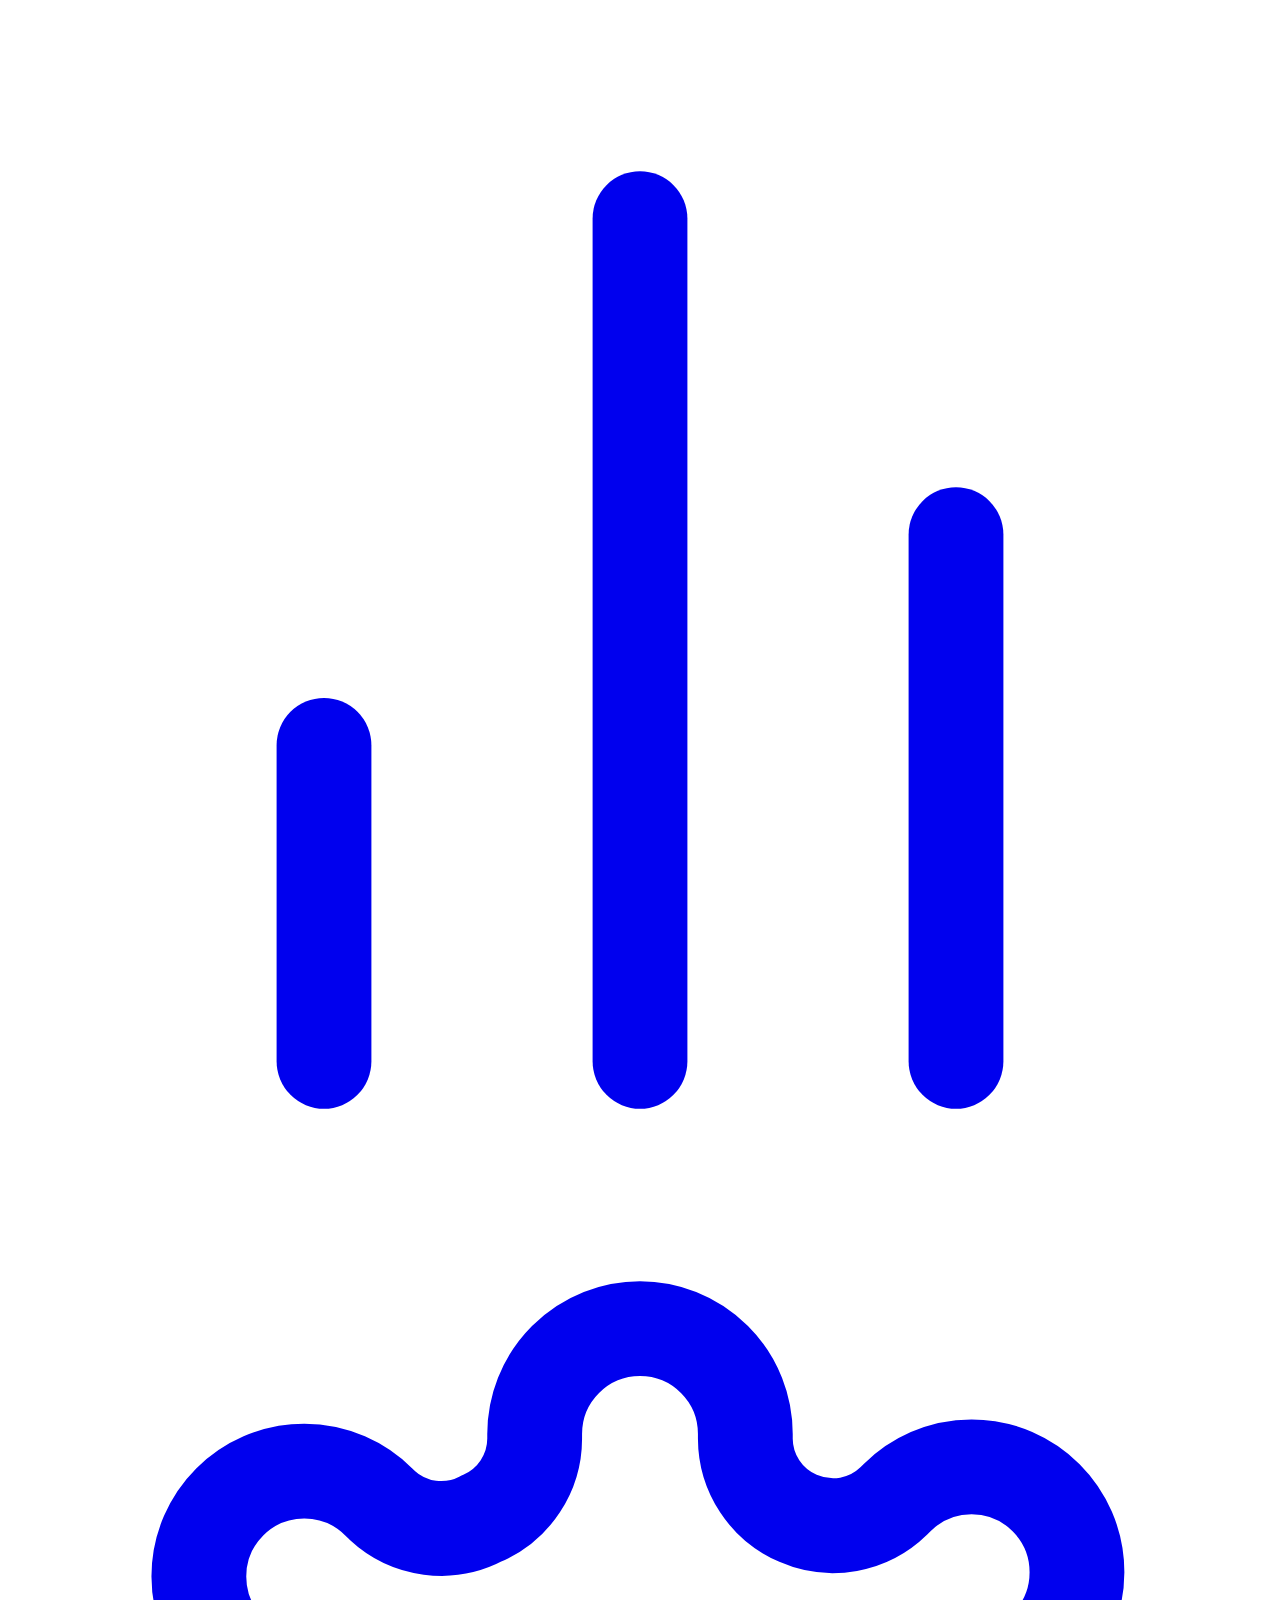
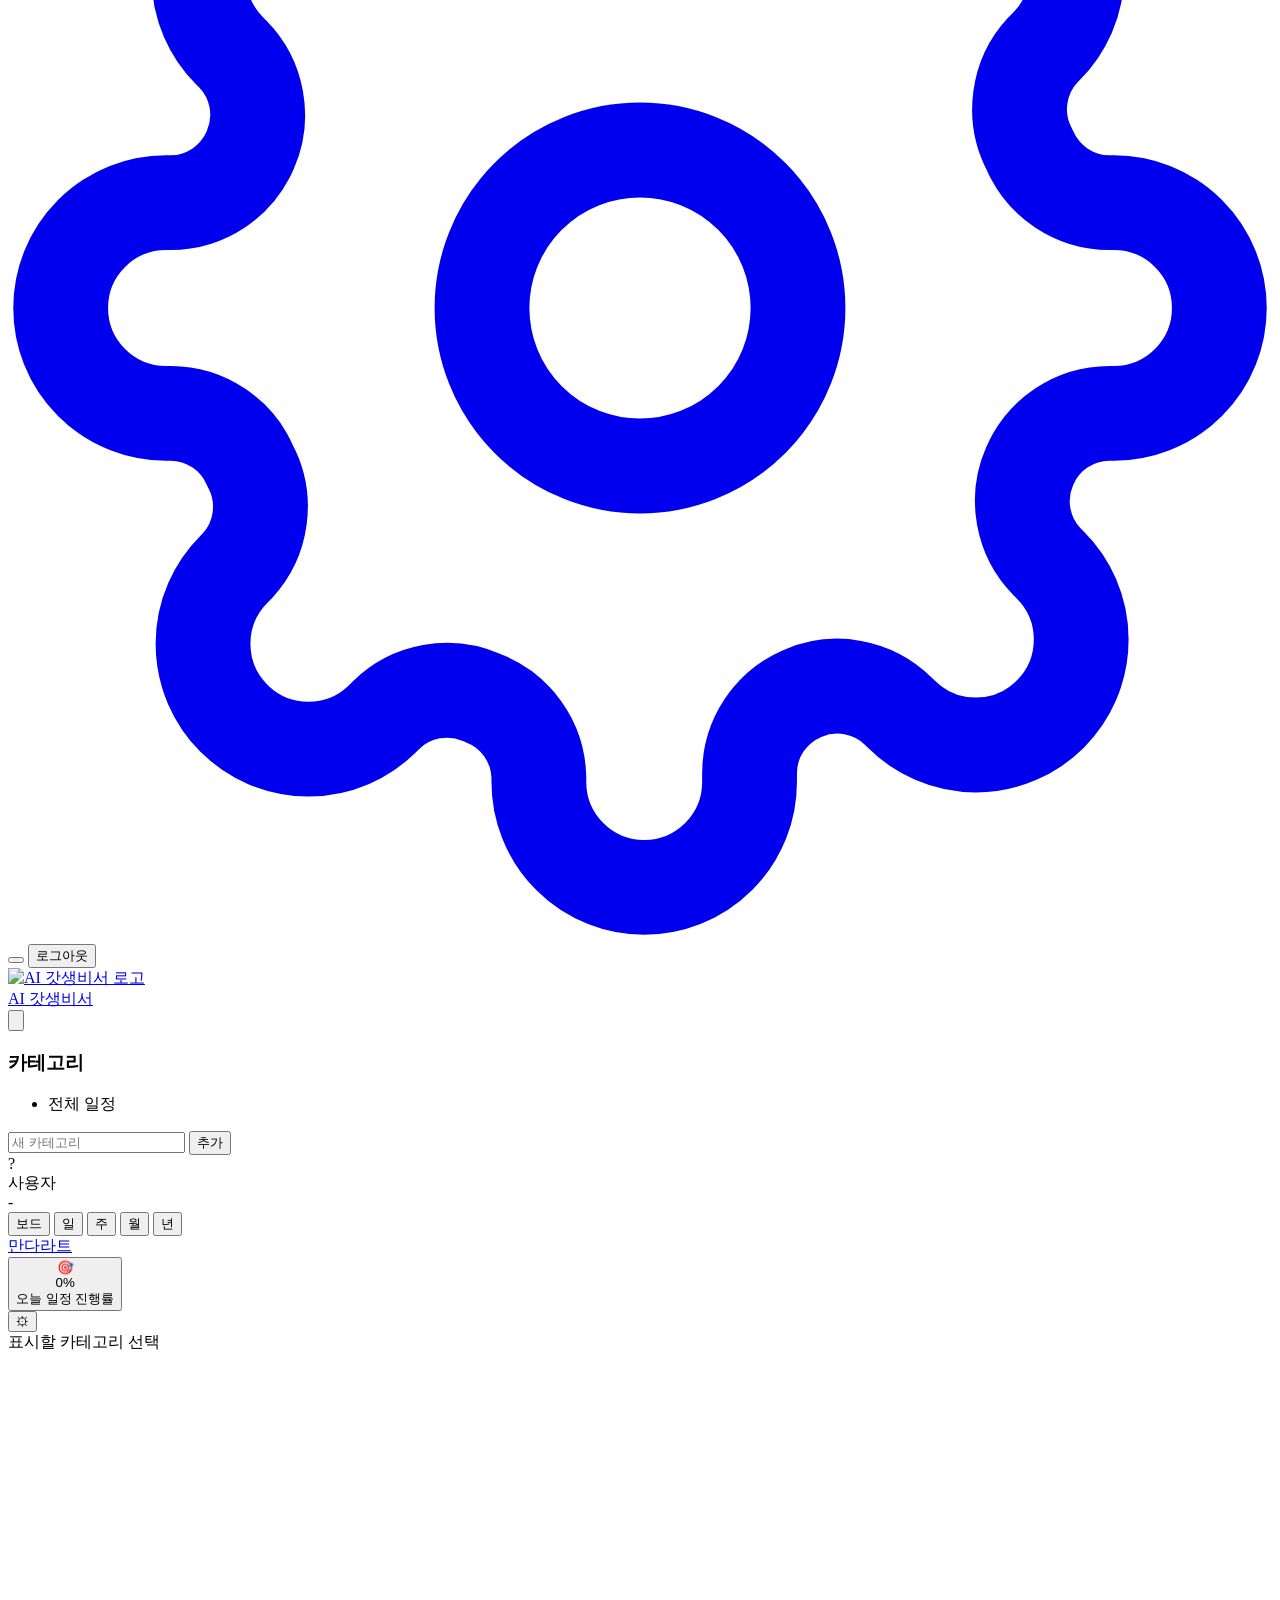
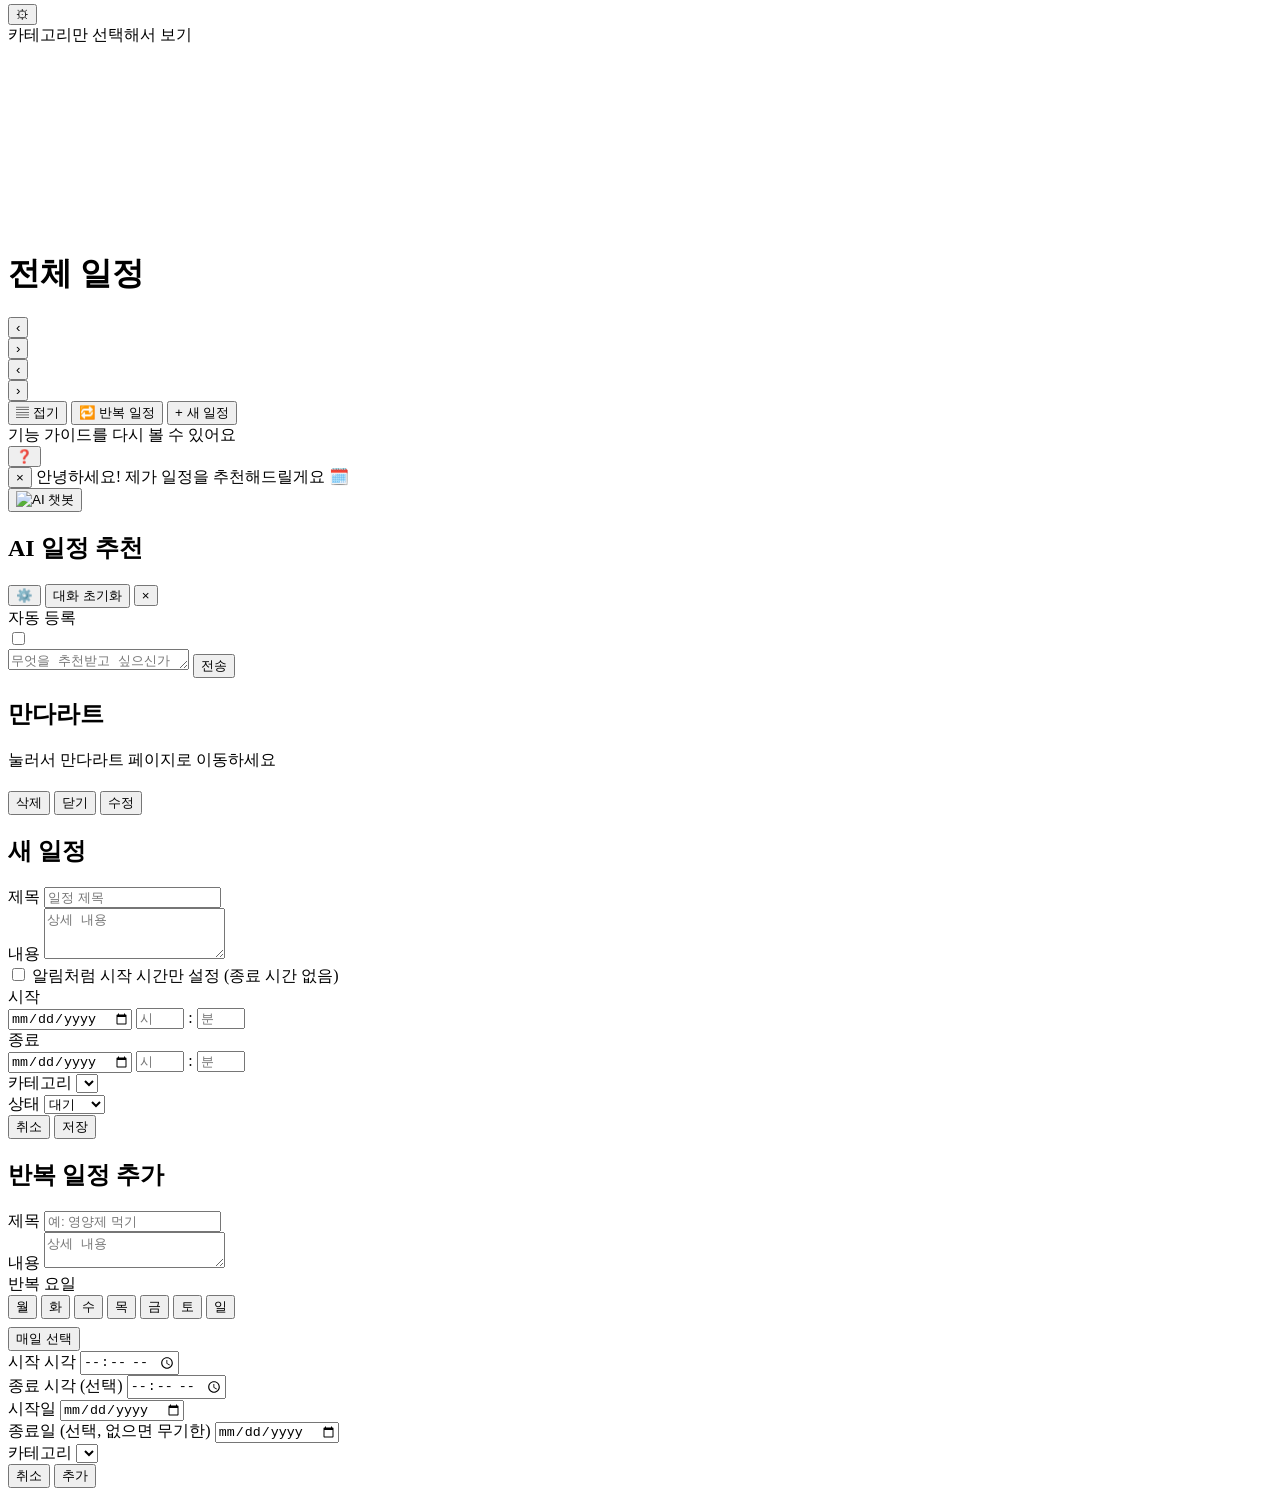
==== src/main/resources/static/dashboard.html @ f2f01f2e "[fix-48] 설정 토글의 "사용" 텍스트 라벨 제거 토글 스위치 모양 자체로 켜짐/꺼짐이 충분히 드러나므로 옆의 "사용" 텍스트를 없앴다. 라벨 텍스트가 사라져 접근성 이름이 " ====
<!doctype html>
<html lang="ko">
<head>
  <meta charset="UTF-8" />
  <meta name="viewport" content="width=device-width, initial-scale=1.0" />
  <title>대시보드 · Schedule Manager</title>
  <!-- 라이트로 한번 그려졌다가 다크로 바뀌는 깜빡임(FOUC)을 막으려고, CSS가 실제로 반영되기 전에
       저장된 테마를 동기적으로 먼저 심어둔다(js/theme.js는 </body> 직전에 로드돼 너무 늦다) -->
  <script>
    (function () {
      // theme.js의 currentUserThemeKey()와 반드시 같은 로직이어야 한다 - 계정별로 테마를 분리하기
      // 위해 로그인 계정(email/id)을 키에 넣는다(없으면 로그인 전 공용 anonymous 버킷)
      var key = "sm_theme_anonymous";
      try {
        var raw = localStorage.getItem("sm_current_user");
        var user = raw ? JSON.parse(raw) : null;
        var identifier = user && (user.email || user.id);
        if (identifier) key = "sm_theme_" + identifier;
      } catch (e) {}
      var t = localStorage.getItem(key);
      if (t === "dark" || t === "light") document.documentElement.setAttribute("data-theme", t);
    })();
  </script>
  <link rel="stylesheet" href="/css/style.css" />
</head>
<body>
  <div class="shell-page">
  <div class="quote-bar">
    <div id="quote-banner" class="quote-banner"></div>
    <a class="btn btn-ghost btn-sm quote-bar-icon-btn" id="report-link" href="/report" title="기간별 리포트" aria-label="기간별 리포트">
      <svg viewBox="0 0 24 24" fill="none" stroke="currentColor" stroke-width="1.8" stroke-linecap="round" stroke-linejoin="round">
        <line x1="18" y1="20" x2="18" y2="10"></line>
        <line x1="12" y1="20" x2="12" y2="4"></line>
        <line x1="6" y1="20" x2="6" y2="14"></line>
      </svg>
    </a>
    <a class="btn btn-ghost btn-sm quote-bar-icon-btn" id="settings-link" href="/settings" title="자동화 설정" aria-label="자동화 설정">
      <svg viewBox="0 0 24 24" fill="none" stroke="currentColor" stroke-width="1.8" stroke-linecap="round" stroke-linejoin="round">
        <circle cx="12" cy="12" r="3"></circle>
        <path d="M19.4 15a1.65 1.65 0 0 0 .33 1.82l.06.06a2 2 0 1 1-2.83 2.83l-.06-.06a1.65 1.65 0 0 0-1.82-.33 1.65 1.65 0 0 0-1 1.51V21a2 2 0 0 1-4 0v-.09A1.65 1.65 0 0 0 9 19.4a1.65 1.65 0 0 0-1.82.33l-.06.06a2 2 0 1 1-2.83-2.83l.06-.06A1.65 1.65 0 0 0 4.6 15a1.65 1.65 0 0 0-1.51-1H3a2 2 0 0 1 0-4h.09A1.65 1.65 0 0 0 4.6 9a1.65 1.65 0 0 0-.33-1.82l-.06-.06a2 2 0 1 1 2.83-2.83l.06.06A1.65 1.65 0 0 0 9 4.6a1.65 1.65 0 0 0 1-1.51V3a2 2 0 0 1 4 0v.09a1.65 1.65 0 0 0 1 1.51 1.65 1.65 0 0 0 1.82-.33l.06-.06a2 2 0 1 1 2.83 2.83l-.06.06A1.65 1.65 0 0 0 19.4 9a1.65 1.65 0 0 0 1.51 1H21a2 2 0 0 1 0 4h-.09a1.65 1.65 0 0 0-1.51 1z"></path>
      </svg>
    </a>
    <button type="button" class="btn btn-ghost btn-sm quote-bar-icon-btn" id="theme-toggle-btn" title="다크 모드로 전환" aria-label="다크 모드로 전환"></button>
    <button class="btn btn-ghost btn-sm" id="logout-btn">로그아웃</button>
  </div>
  <div class="app-shell">
    <aside class="sidebar">
      <div class="sidebar-brand-row">
        <a class="auth-brand" href="/dashboard">
          <img class="logo-mark" src="/images/logo.png" alt="AI 갓생비서 로고" />
          <div class="logo-text">AI 갓생비서</div>
        </a>
        <button type="button" class="sidebar-toggle-btn" id="sidebar-toggle-btn" title="사이드바 접기/펼치기">
          <svg viewBox="0 0 24 24" fill="none" stroke="currentColor" stroke-width="1.8" stroke-linecap="round" stroke-linejoin="round">
            <rect x="3" y="4" width="18" height="16" rx="3"></rect>
            <line x1="9" y1="4" x2="9" y2="20"></line>
          </svg>
        </button>
      </div>

      <div class="sidebar-section sidebar-section-scroll">
        <h3>카테고리 <span id="category-count"></span></h3>
        <ul class="category-list" id="category-list">
          <li class="active" data-category-id="">
            <span><span class="dot"></span>전체 일정</span>
          </li>
        </ul>
        <form class="add-category-form" id="add-category-form">
          <input type="text" id="new-category-name" placeholder="새 카테고리" required />
          <button type="submit" class="btn btn-ghost btn-sm">추가</button>
        </form>

        <!-- ADMIN 전용: 모든 유저에게 공개되는 기본 카테고리 생성. USER 는 볼 수 없어야 하므로
             기본값을 숨김으로 두고, dashboard.js 가 /api/users/me 로 userType 을 확인한 뒤에만 보여준다 -->
        <form class="add-category-form admin-add-category-form admin-only" id="add-default-category-form" style="display:none">
          <div class="admin-caption">관리자 전용 · 기본 카테고리</div>
          <input type="text" id="new-default-category-name" placeholder="기본 카테고리 이름" required />
          <button type="submit" class="btn btn-primary btn-sm">생성</button>
        </form>
      </div>

      <div class="sidebar-footer">
        <div class="user-chip">
          <div class="avatar" id="user-avatar">?</div>
          <div class="who">
            <div class="name" id="user-name">사용자</div>
            <div class="email" id="user-email">-</div>
          </div>
        </div>
      </div>
    </aside>

    <main class="main">
      <div class="view-toolbar">
        <div class="view-switcher" id="view-switcher">
          <button type="button" class="view-tab active" data-view="board">보드</button>
          <button type="button" class="view-tab" data-view="day">일</button>
          <button type="button" class="view-tab" data-view="week">주</button>
          <button type="button" class="view-tab" data-view="month">월</button>
          <button type="button" class="view-tab" data-view="year">년</button>
        </div>
      </div>

      <div class="main-header">
        <div class="header-widgets">
          <div class="wordcloud-widget" id="wordcloud-widget" title="내 일정 제목에 자주 등장하는 단어">
            <div class="wordcloud-canvas" id="wordcloud-canvas"></div>
            <div class="wordcloud-lens" id="wordcloud-lens"></div>
          </div>

          <a class="mandalart-widget" id="mandalart-widget" href="/mandalart" title="만다라트 만들기/수정">
            <div class="mandalart-goal-preview-grid compact" id="mandalart-widget-grid"></div>
            <div class="mandalart-widget-label">만다라트</div>
            <div class="mandalart-widget-subtitle" id="mandalart-widget-subtitle"></div>
          </a>

          <button type="button" class="achievement-widget" id="achievement-widget" title="클릭하면 다른 비유로 바뀝니다">
            <div class="achievement-track">
              <div class="achievement-fill" id="achievement-fill"></div>
              <div class="achievement-emoji" id="achievement-emoji">🎯</div>
            </div>
            <div class="achievement-headline" id="achievement-headline">0%</div>
            <div class="achievement-detail" id="achievement-detail">오늘 일정 진행률</div>
          </button>

          <div class="month-radar" id="month-radar">
            <button type="button" class="clock-filter-btn" id="radar-filter-btn" title="표시할 카테고리 선택">⚙</button>
            <div class="clock-filter-popover" id="radar-filter-popover">
              <div class="clock-filter-popover-title">표시할 카테고리 선택</div>
              <div class="clock-filter-options" id="radar-filter-options"></div>
            </div>
            <div class="month-radar-face">
              <svg id="month-radar-svg" viewBox="0 0 247 247" width="247" height="247" role="img" aria-label="현재 뷰 카테고리별 일정 통계 레이더"></svg>
            </div>
          </div>

          <div class="today-clock" id="today-clock">
            <button type="button" class="clock-filter-btn" id="clock-filter-btn" title="카테고리별로 표시">⚙</button>
            <div class="clock-filter-popover" id="clock-filter-popover">
              <div class="clock-filter-popover-title">카테고리만 선택해서 보기</div>
              <div class="clock-filter-options" id="clock-filter-options"></div>
            </div>
            <div class="today-clock-face">
              <svg id="today-clock-svg" viewBox="0 0 160 160" width="180" height="180" role="img" aria-label="오늘 일정 12시간 시계"></svg>
              <div class="clock-tooltip" id="clock-tooltip"></div>
            </div>
            <div class="today-clock-legend" id="today-clock-legend"></div>
          </div>
        </div>
      </div>

      <div class="board-title-center">
        <div class="board-title-text">
          <h1 id="board-title">전체 일정</h1>
          <div class="today-nav show" id="today-nav">
            <button type="button" class="icon-btn" id="today-nav-prev" title="전날">‹</button>
            <div class="today" id="today-label"></div>
            <button type="button" class="icon-btn" id="today-nav-next" title="다음날">›</button>
          </div>
          <div class="today-nav" id="view-nav">
            <button type="button" class="icon-btn" id="view-nav-prev" title="이전">‹</button>
            <div class="today" id="view-range-label"></div>
            <button type="button" class="icon-btn" id="view-nav-next" title="다음">›</button>
          </div>
        </div>
        <div class="board-title-actions">
          <button type="button" class="btn btn-ghost btn-sm" id="board-compact-toggle-btn" title="일정 카드 접기">▤ 접기</button>
          <button type="button" class="btn btn-ghost btn-sm" id="open-recurring-modal" title="반복 일정 추가">🔁 반복 일정</button>
          <button type="button" class="btn btn-primary btn-sm" id="open-create-modal" title="새 일정 추가">+ 새 일정</button>
        </div>
      </div>

      <div class="board" id="board">
        <!-- 컬럼은 dashboard.js 가 렌더링합니다 -->
      </div>

      <div class="calendar-view" id="calendar-view">
        <!-- 일/주/월/년 그리드는 dashboard.js 가 렌더링합니다 -->
      </div>
    </main>
  </div>
  </div>

  <!-- 도움말 버튼 - AI 챗봇 아이콘 바로 위에 쌓인다. 마우스를 올리면(:hover/:focus-within, css)
       짧은 설명 말풍선이 뜨고, 누르면 첫 로그인 때 봤던 기능 가이드 투어(js/onboarding.js)를
       언제든 다시 볼 수 있다 -->
  <div class="help-widget" id="help-widget">
    <div class="help-widget-tooltip">기능 가이드를 다시 볼 수 있어요</div>
    <button type="button" class="help-widget-btn" id="restart-tour-btn" title="가이드 다시 보기" aria-label="가이드 다시 보기">❓</button>
  </div>

  <!-- 오른쪽 상단에 고정된 챗봇 캐릭터 - 말풍선으로 "AI에게 추천받을 수 있다"는 걸 먼저 알려주고,
       캐릭터를 누르면 기존과 동일하게 AI 추천 모달이 열린다(id는 그대로 유지) -->
  <div class="ai-chatbot-widget" id="ai-chatbot-widget">
    <div class="ai-chatbot-bubble" id="ai-chatbot-bubble">
      <button type="button" class="ai-chatbot-bubble-close" id="ai-chatbot-bubble-close" title="닫기" aria-label="닫기">×</button>
      안녕하세요! 제가 일정을 추천해드릴게요 🗓️
      <span class="ai-chatbot-bubble-tail"></span>
    </div>
    <button type="button" class="ai-chatbot-avatar" id="open-ai-suggest-modal" title="AI 일정 추천받기">
      <img src="/images/ai-chatbot-avatar.png" alt="AI 챗봇" />
    </button>
  </div>

  <!-- 전체 화면을 덮는 모달이 아니라, 로봇 아이콘 위에서 펼쳐지는 작은 채팅창 - 배경을 가리지 않으므로
       열어둔 채로 보드/사이드바 등 페이지의 다른 부분을 그대로 조작할 수 있다 -->
  <div class="ai-chat-panel" id="ai-chat-panel">
    <div class="ai-chat-header">
      <h2>AI 일정 추천</h2>
      <!-- ⚙️ 버튼 위로 펼쳐지는 작은 팝오버 - clock-filter-popover(오늘 24시간 시계 카테고리 필터)와 같은
           패턴: 전체 화면 오버레이 없이 이 액션 그룹의 relative 부모 기준으로 절대 위치, 바깥 클릭/ESC로
           닫힌다. 아래(top:100%)가 아니라 위(bottom:100%)로 펼치는 이유 - 헤더 바로 아래는 대화 메시지
           목록이라, 아래로 펼치면 방금 나눈 대화를 가린다. 오른쪽 끝(right:0)에 맞춘 이유는 그대로 -
           패널 안쪽 폭이 344px뿐이라 그룹 안에서 맨 왼쪽인 ⚙️ 버튼 기준으로 펼치면 패널 밖으로 넘친다.
           그룹 자체는 헤더에서 이미 오른쪽 끝에 붙어 있어(justify-content:space-between) 그 오른쪽
           끝에 맞추면 항상 패널 안쪽에 들어간다 -->
      <div class="ai-chat-header-actions">
        <button type="button" class="btn btn-ghost btn-sm" id="ai-chat-settings-btn" title="AI 채팅 설정" aria-label="AI 채팅 설정">⚙️</button>
        <button type="button" class="btn btn-ghost btn-sm" id="ai-chat-clear-btn" title="대화 내용을 모두 지웁니다">대화 초기화</button>
        <button type="button" class="ai-chat-close-btn" id="ai-chat-close-btn" title="닫기" aria-label="닫기">×</button>
        <div class="ai-chat-settings-popover" id="ai-chat-settings-popover">
          <div class="settings-row">
            <div class="settings-row-title">자동 등록</div>
            <label class="settings-switch">
              <input type="checkbox" id="ai-chat-settings-auto-register-toggle" aria-label="AI 추천 자동 등록" />
            </label>
          </div>
        </div>
      </div>
    </div>

    <div class="ai-chat-messages" id="ai-chat-messages"></div>

    <div class="ai-suggest-loading" id="ai-suggest-loading" style="display: none" aria-label="AI가 답변을 작성하는 중">
      <div class="ai-suggest-loading-avatar">🤖</div>
      <div class="ai-suggest-loading-bubble">
        <span class="ai-typing-dot"></span>
        <span class="ai-typing-dot"></span>
        <span class="ai-typing-dot"></span>
      </div>
    </div>

    <form id="ai-suggest-form" class="ai-chat-input-row">
      <textarea id="ai-suggest-prompt" rows="1" placeholder="무엇을 추천받고 싶으신가요?" required></textarea>
      <button type="submit" class="btn btn-primary" style="width: auto" id="ai-suggest-submit-btn">전송</button>
    </form>
  </div>

  <!-- 만다라트 위젯을 누르면 바로 이동하지 않고 이 미리보기 모달부터 보여준다 - 배경(오버레이)을
       누르면 닫히고, 미리보기 자체(mandalart-preview-link)를 누르면 그때 /mandalart 로 이동한다 -->
  <div class="modal-overlay" id="mandalart-preview-modal-overlay">
    <div class="modal mandalart-preview-modal">
      <h2>만다라트</h2>
      <a class="mandalart-preview-link" id="mandalart-preview-link" href="/mandalart" title="만다라트 페이지로 이동">
        <div class="mandalart-goal-preview-grid" id="mandalart-preview-modal-grid"></div>
        <div class="mandalart-widget-subtitle" id="mandalart-preview-modal-subtitle"></div>
      </a>
      <p class="mandalart-preview-hint">눌러서 만다라트 페이지로 이동하세요</p>
    </div>
  </div>

  <!-- 위 미리보기 모달의 세부목표 칸에 마우스를 올리면 그 세부목표에 대응하는 바깥 3x3 블록(실행항목
       8개 + 세부목표 사본)을 이 팝오버로 한 번 더 보여준다(dashboard.js attachMandalartSubBlockHover) -
       모달-오버레이 방식이 아니라 마우스가 벗어나면 바로 사라지는 가벼운 팝오버라, 여기서는 modal-overlay
       래퍼 없이 fixed 위치의 카드 하나로만 둔다 -->
  <div class="mandalart-subblock-popover" id="mandalart-subblock-popover">
    <div class="mandalart-subblock-popover-title" id="mandalart-subblock-popover-title"></div>
    <div class="mandalart-goal-preview-grid popover-size" id="mandalart-subblock-popover-grid"></div>
  </div>

  <div class="modal-overlay" id="schedule-detail-modal-overlay">
    <div class="modal">
      <div class="detail-top">
        <span class="tag category-tag" id="detail-category"></span>
        <span class="detail-status">
          <span class="status-dot" id="detail-status-dot"></span>
          <span id="detail-status-label"></span>
        </span>
      </div>
      <h2 id="detail-title"></h2>
      <div class="detail-time" id="detail-time"></div>
      <p class="detail-content" id="detail-content"></p>
      <div class="detail-meta" id="detail-meta"></div>

      <div class="modal-actions">
        <button type="button" class="btn btn-ghost" id="detail-delete-btn">삭제</button>
        <button type="button" class="btn btn-ghost" id="close-detail-modal-btn">닫기</button>
        <button type="button" class="btn btn-primary" style="width: auto" id="detail-edit-btn">수정</button>
      </div>
    </div>
  </div>

  <div class="modal-overlay" id="schedule-modal-overlay">
    <div class="modal">
      <h2 id="modal-title">새 일정</h2>
      <form id="schedule-form">
        <input type="hidden" id="schedule-id" />

        <div class="field">
          <label for="title">제목</label>
          <input type="text" id="title" placeholder="일정 제목" required />
        </div>

        <div class="field">
          <label for="content">내용</label>
          <textarea id="content" rows="3" placeholder="상세 내용"></textarea>
        </div>

        <div class="field checkbox-field">
          <label>
            <input type="checkbox" id="no-end-time-toggle" />
            알림처럼 시작 시간만 설정 (종료 시간 없음)
          </label>
        </div>

        <!-- datetime-local의 시:분 표시는 브라우저/OS 로케일을 그대로 따라가버려서(한국어 로케일은
             오전/오후 12시간제) 24시간제를 강제할 수 없었다. date + 시(0~23) + 분(0~59) 숫자 입력으로
             직접 구성해 표시 형식을 완전히 통제한다 - 실제 값은 hidden input(#startAt/#endAt)에
             "YYYY-MM-DDTHH:MM"로 유지되고, 나머지 로직은 전부 그 hidden input을 기준으로 그대로 동작한다 -->
        <div class="modal-row" id="schedule-time-row">
          <div class="field">
            <label for="startAt-date">시작</label>
            <div class="datetime-24h-group">
              <input type="date" id="startAt-date" required />
              <input type="number" id="startAt-hour" min="0" max="23" placeholder="시" required />
              <span class="dt-colon">:</span>
              <input type="number" id="startAt-minute" min="0" max="59" placeholder="분" required />
            </div>
            <input type="hidden" id="startAt" />
          </div>
          <div class="field" id="end-time-field">
            <label for="endAt-date">종료</label>
            <div class="datetime-24h-group">
              <input type="date" id="endAt-date" required />
              <input type="number" id="endAt-hour" min="0" max="23" placeholder="시" required />
              <span class="dt-colon">:</span>
              <input type="number" id="endAt-minute" min="0" max="59" placeholder="분" required />
            </div>
            <input type="hidden" id="endAt" />
          </div>
        </div>

        <div class="modal-row">
          <div class="field">
            <label for="category-select">카테고리</label>
            <select id="category-select"></select>
          </div>
          <div class="field">
            <label for="status-select">상태</label>
            <select id="status-select">
              <option value="PENDING">대기</option>
              <option value="IN_PROGRESS">진행중</option>
              <option value="COMPLETED">완료</option>
              <option value="CANCELLED">취소</option>
            </select>
          </div>
        </div>

        <input type="hidden" id="user-id-input" />

        <div class="modal-actions">
          <button type="button" class="btn btn-ghost" id="cancel-modal-btn">취소</button>
          <button type="submit" class="btn btn-primary" style="width: auto">저장</button>
        </div>
      </form>
    </div>
  </div>

  <!-- 영양제 먹기/운동/식단처럼 매번 손으로 입력하기 귀찮은 반복 일정 - 이 폼에서 규칙(요일/시간/기간)만
       한 번 만들어두면 서버가 실제 일정을 미리 여러 개 만들어둔다(RecurringScheduleService).
       각 occurrence는 그냥 평범한 일정이라 만든 뒤엔 기존 상세보기/수정/삭제를 그대로 쓸 수 있고,
       반복 자체를 그만두려면 /settings 페이지에서 중단할 수 있다 -->
  <div class="modal-overlay" id="recurring-modal-overlay">
    <div class="modal">
      <h2>반복 일정 추가</h2>
      <form id="recurring-form">
        <div class="field">
          <label for="recurring-title">제목</label>
          <input type="text" id="recurring-title" placeholder="예: 영양제 먹기" required />
        </div>

        <div class="field">
          <label for="recurring-content">내용</label>
          <textarea id="recurring-content" rows="2" placeholder="상세 내용"></textarea>
        </div>

        <div class="field">
          <label>반복 요일</label>
          <div class="weekday-picker" id="recurring-weekday-picker">
            <button type="button" class="weekday-btn" data-day="MONDAY">월</button>
            <button type="button" class="weekday-btn" data-day="TUESDAY">화</button>
            <button type="button" class="weekday-btn" data-day="WEDNESDAY">수</button>
            <button type="button" class="weekday-btn" data-day="THURSDAY">목</button>
            <button type="button" class="weekday-btn" data-day="FRIDAY">금</button>
            <button type="button" class="weekday-btn" data-day="SATURDAY">토</button>
            <button type="button" class="weekday-btn" data-day="SUNDAY">일</button>
          </div>
          <button type="button" class="btn btn-ghost btn-sm" style="width: auto; margin-top: 8px" id="recurring-select-daily">매일 선택</button>
        </div>

        <div class="modal-row">
          <div class="field">
            <label for="recurring-start-time">시작 시각</label>
            <input type="time" id="recurring-start-time" required />
          </div>
          <div class="field">
            <label for="recurring-end-time">종료 시각 (선택)</label>
            <input type="time" id="recurring-end-time" />
          </div>
        </div>

        <div class="modal-row">
          <div class="field">
            <label for="recurring-start-date">시작일</label>
            <input type="date" id="recurring-start-date" required />
          </div>
          <div class="field">
            <label for="recurring-end-date">종료일 (선택, 없으면 무기한)</label>
            <input type="date" id="recurring-end-date" />
          </div>
        </div>

        <div class="field">
          <label for="recurring-category-select">카테고리</label>
          <select id="recurring-category-select"></select>
        </div>

        <div class="modal-actions">
          <button type="button" class="btn btn-ghost" id="cancel-recurring-modal-btn">취소</button>
          <button type="submit" class="btn btn-primary" style="width: auto" id="recurring-submit-btn">추가</button>
        </div>
      </form>
    </div>
  </div>

  <div class="toast" id="toast"></div>

  <!-- 일정 시작 시각 알림. 여러 일정이 동시에 시작하면 카드가 세로로 쌓인다 -->
  <div class="schedule-reminder-container" id="schedule-reminder-container"></div>

  <script src="/js/quotes.js"></script>
  <script src="/js/sidebar.js"></script>
  <script src="/js/theme.js"></script>
  <script src="/js/api.js"></script>
  <script src="/js/dashboard.js"></script>
  <script src="/js/tour.js"></script>
  <script src="/js/onboarding.js"></script>
</body>
</html>
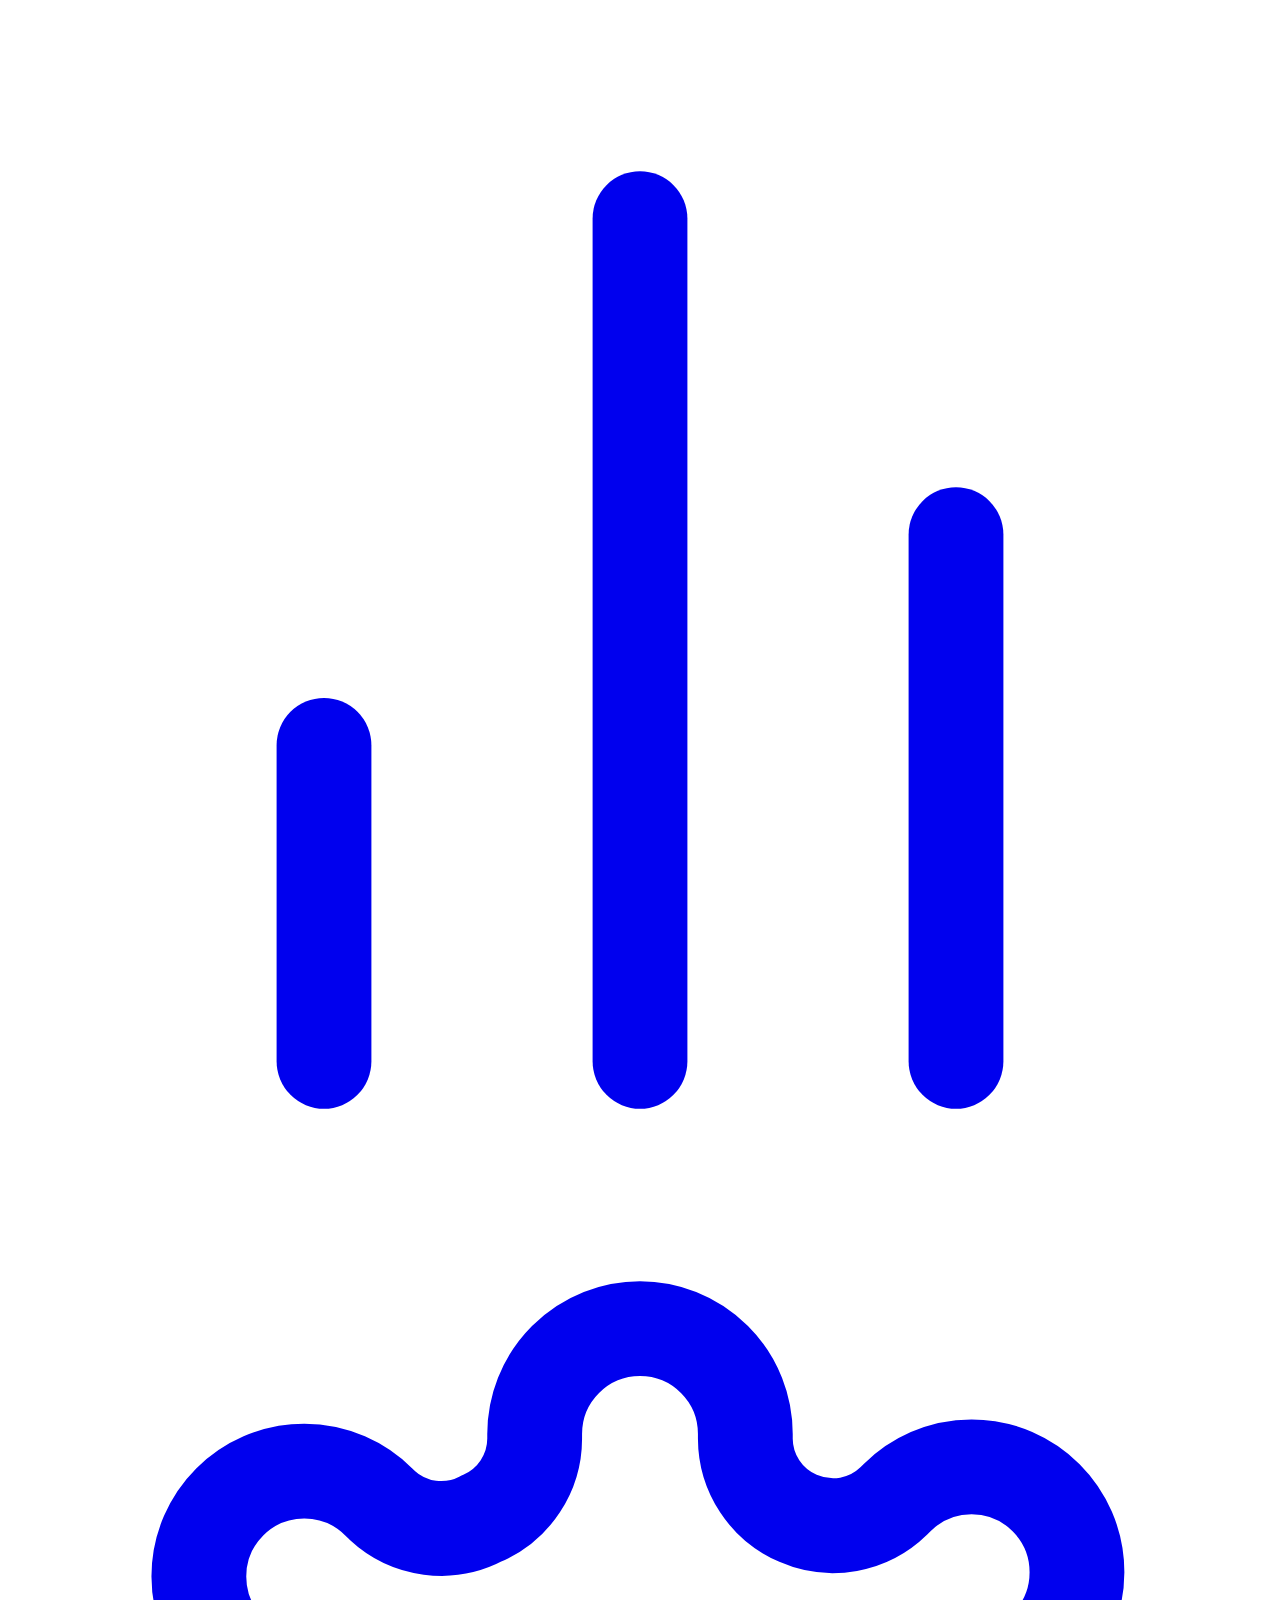
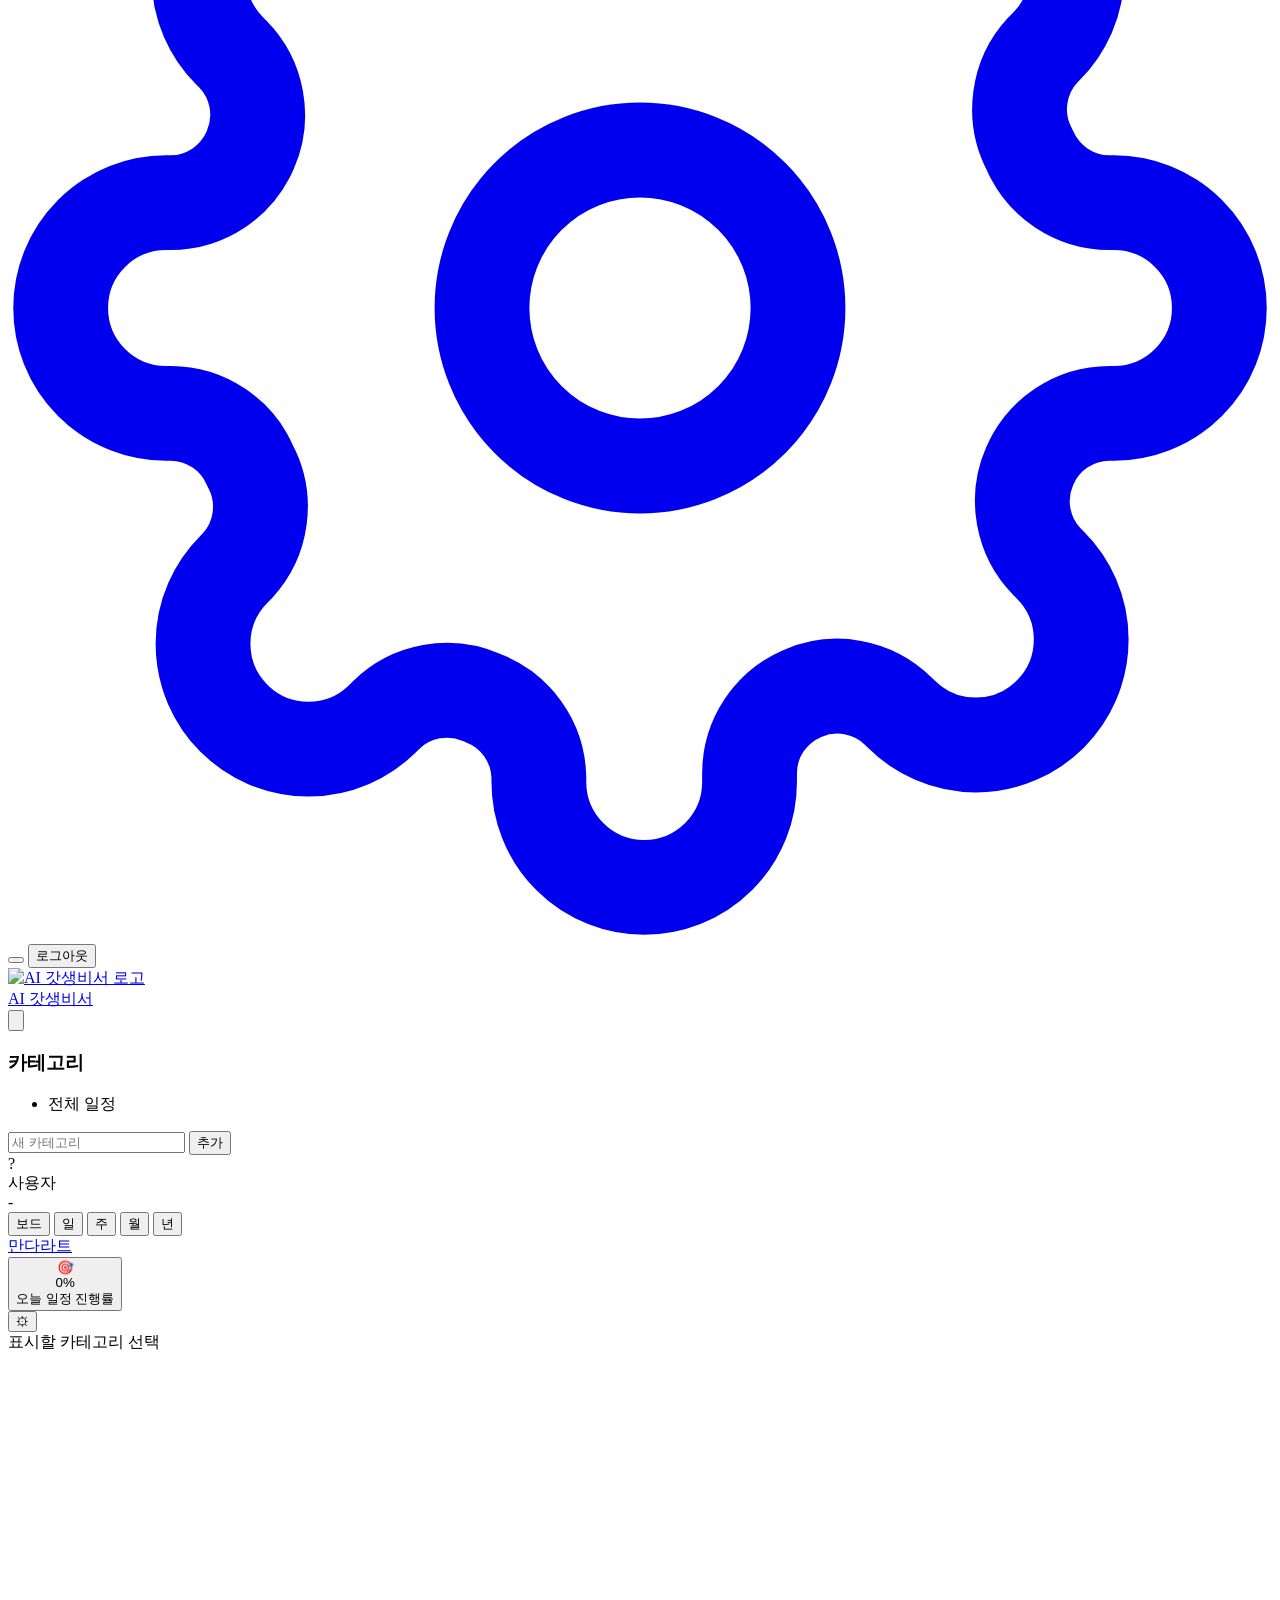
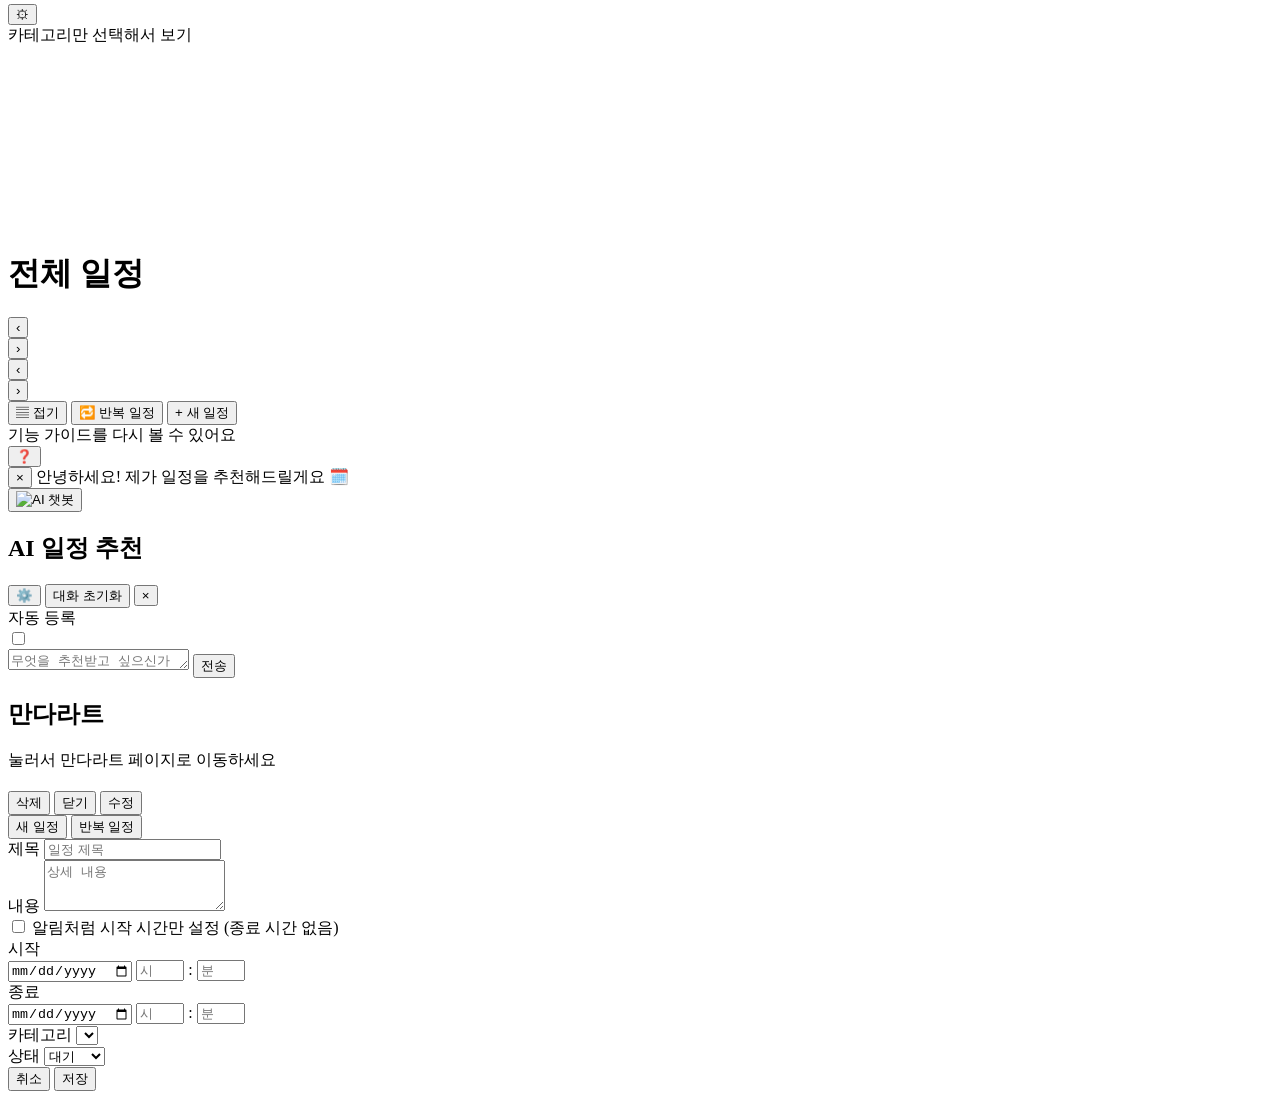
==== commit a19bdb1f: "[feat-85] 새 일정 모달에 "새 일정"/"반복 일정" 탭 추가해 모달 하나로 통합 예전엔 서로 다른 모달이라 반복 일정으로 등록하려면 새 일정 모달을 취소하고 반복 일정 모" ====
--- a/src/main/resources/static/dashboard.html
+++ b/src/main/resources/static/dashboard.html
@@ -292,7 +292,14 @@
 
   <div class="modal-overlay" id="schedule-modal-overlay">
     <div class="modal">
-      <h2 id="modal-title">새 일정</h2>
+      <!-- 새로 만들 때는(openCreateModal) 이 탭으로 "새 일정"/"반복 일정" 폼을 모달 하나 안에서 바로
+           전환한다 - 예전엔 서로 다른 모달이라 반복으로 등록하려면 일단 취소하고 다시 열어야 했다.
+           기존 일정을 수정할 때는(openEditModal) 반복 개념이 없으므로 탭 대신 "일정 수정" 제목만 보인다 -->
+      <div class="modal-tabs" id="schedule-modal-tabs">
+        <button type="button" class="modal-tab" id="schedule-modal-tab-single" data-modal-tab="single">새 일정</button>
+        <button type="button" class="modal-tab" id="schedule-modal-tab-recurring" data-modal-tab="recurring">반복 일정</button>
+      </div>
+      <h2 id="modal-title" style="display: none">일정 수정</h2>
       <form id="schedule-form">
         <input type="hidden" id="schedule-id" />
 
@@ -363,17 +370,13 @@
           <button type="submit" class="btn btn-primary" style="width: auto">저장</button>
         </div>
       </form>
-    </div>
-  </div>
-
-  <!-- 영양제 먹기/운동/식단처럼 매번 손으로 입력하기 귀찮은 반복 일정 - 이 폼에서 규칙(요일/시간/기간)만
-       한 번 만들어두면 서버가 실제 일정을 미리 여러 개 만들어둔다(RecurringScheduleService).
-       각 occurrence는 그냥 평범한 일정이라 만든 뒤엔 기존 상세보기/수정/삭제를 그대로 쓸 수 있고,
-       반복 자체를 그만두려면 /settings 페이지에서 중단할 수 있다 -->
-  <div class="modal-overlay" id="recurring-modal-overlay">
-    <div class="modal">
-      <h2>반복 일정 추가</h2>
-      <form id="recurring-form">
+
+      <!-- 영양제 먹기/운동/식단처럼 매번 손으로 입력하기 귀찮은 반복 일정 - 이 폼에서 규칙(요일/시간/기간)만
+           한 번 만들어두면 서버가 실제 일정을 미리 여러 개 만들어둔다(RecurringScheduleService).
+           각 occurrence는 그냥 평범한 일정이라 만든 뒤엔 기존 상세보기/수정/삭제를 그대로 쓸 수 있고,
+           반복 자체를 그만두려면 /settings 페이지에서 중단할 수 있다. 위 "반복 일정" 탭을 골랐을 때만
+           보인다(schedule-form과 같은 모달 안, display:none으로 전환) -->
+      <form id="recurring-form" style="display: none">
         <div class="field">
           <label for="recurring-title">제목</label>
           <input type="text" id="recurring-title" placeholder="예: 영양제 먹기" required />
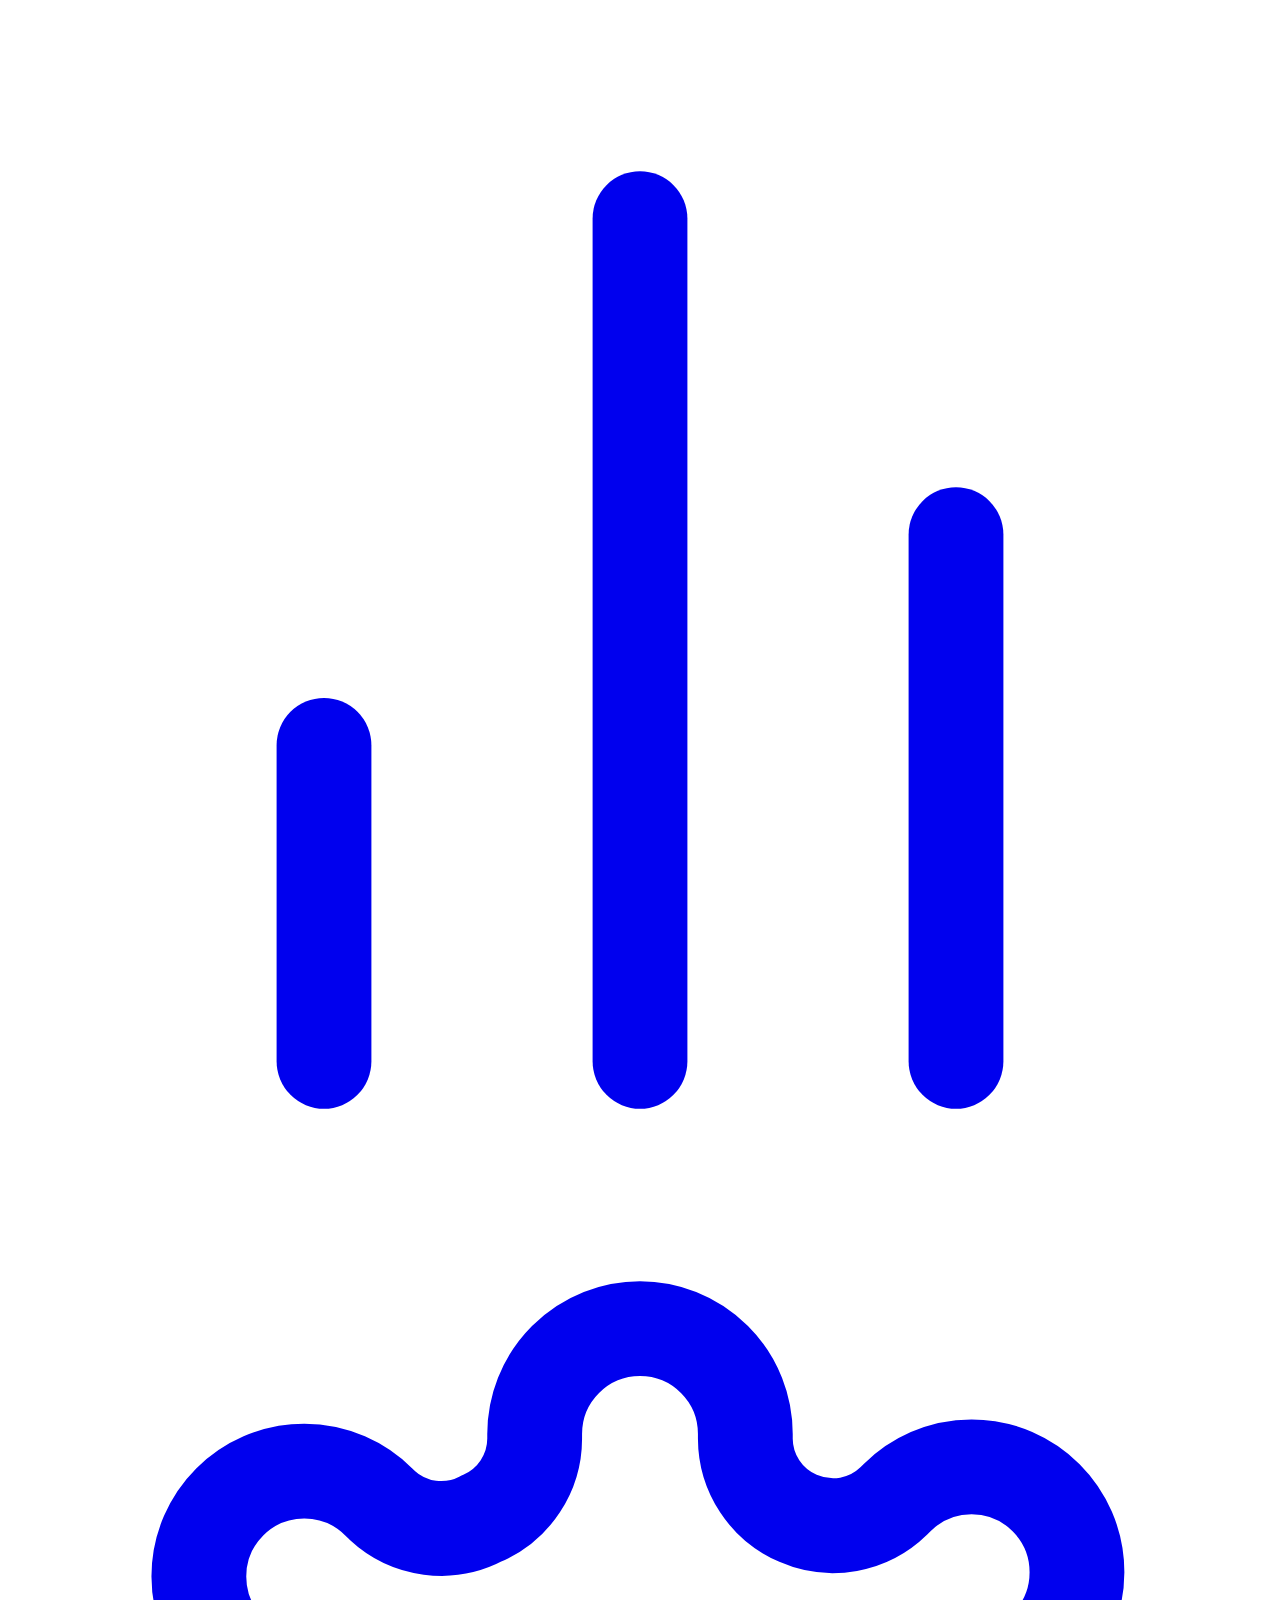
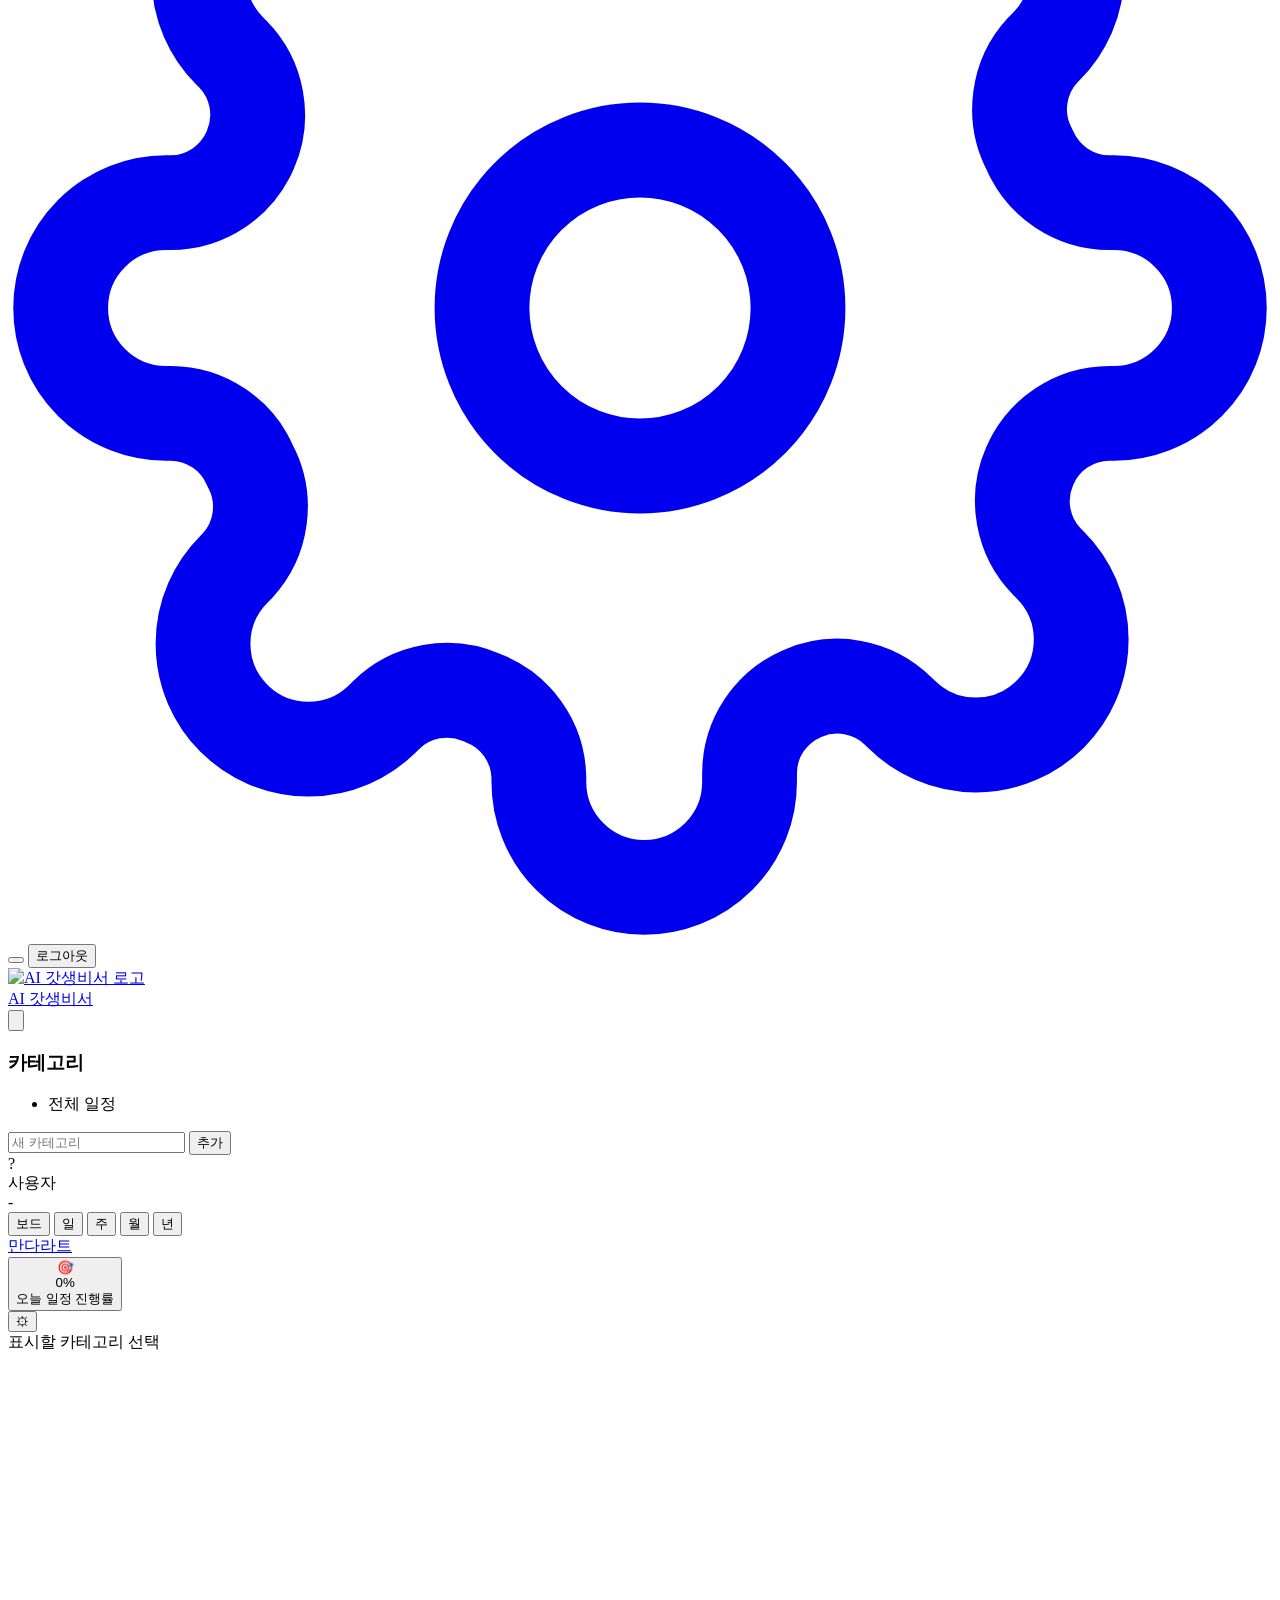
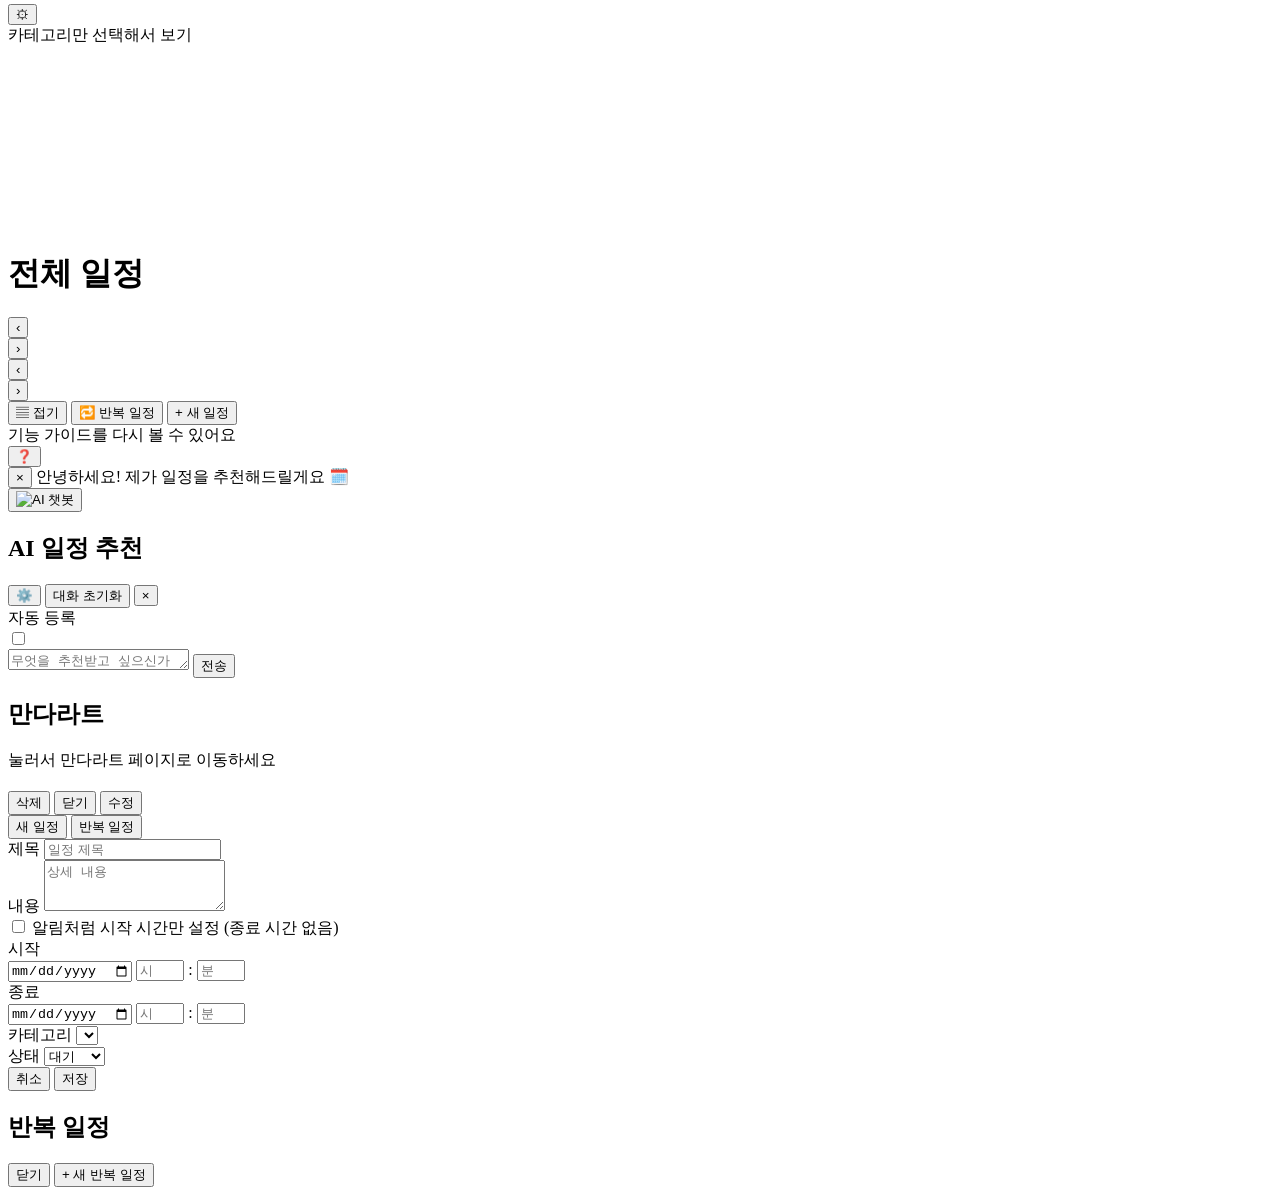
==== commit cc2fb586: "[feat-86] "반복 일정" 버튼을 현재 반복 중인 일정 목록 모달로 변경 예전엔 이 버튼이 바로 새 반복 일정 등록 폼(새 일정 모달의 반복 일정 탭)을 열었는데, 지금 뭐가" ====
--- a/src/main/resources/static/dashboard.html
+++ b/src/main/resources/static/dashboard.html
@@ -436,6 +436,20 @@
     </div>
   </div>
 
+  <!-- "🔁 반복 일정" 버튼으로 여는 목록 모달 - 바로 등록 폼을 여는 대신 지금 등록되어 있는 반복 규칙이
+       뭔지부터 보여준다(/settings의 반복 일정 관리 패널과 같은 정보/중단 기능). "+ 새 반복 일정"을
+       누르면 이 목록을 닫고 새 일정 모달을 반복 일정 탭으로 연다(dashboard.js) -->
+  <div class="modal-overlay" id="recurring-list-modal-overlay">
+    <div class="modal recurring-list-modal">
+      <h2>반복 일정</h2>
+      <ul class="recurring-schedule-list" id="dashboard-recurring-schedule-list"></ul>
+      <div class="modal-actions">
+        <button type="button" class="btn btn-ghost" id="close-recurring-list-modal-btn">닫기</button>
+        <button type="button" class="btn btn-primary" style="width: auto" id="add-recurring-from-list-btn">+ 새 반복 일정</button>
+      </div>
+    </div>
+  </div>
+
   <div class="toast" id="toast"></div>
 
   <!-- 일정 시작 시각 알림. 여러 일정이 동시에 시작하면 카드가 세로로 쌓인다 -->
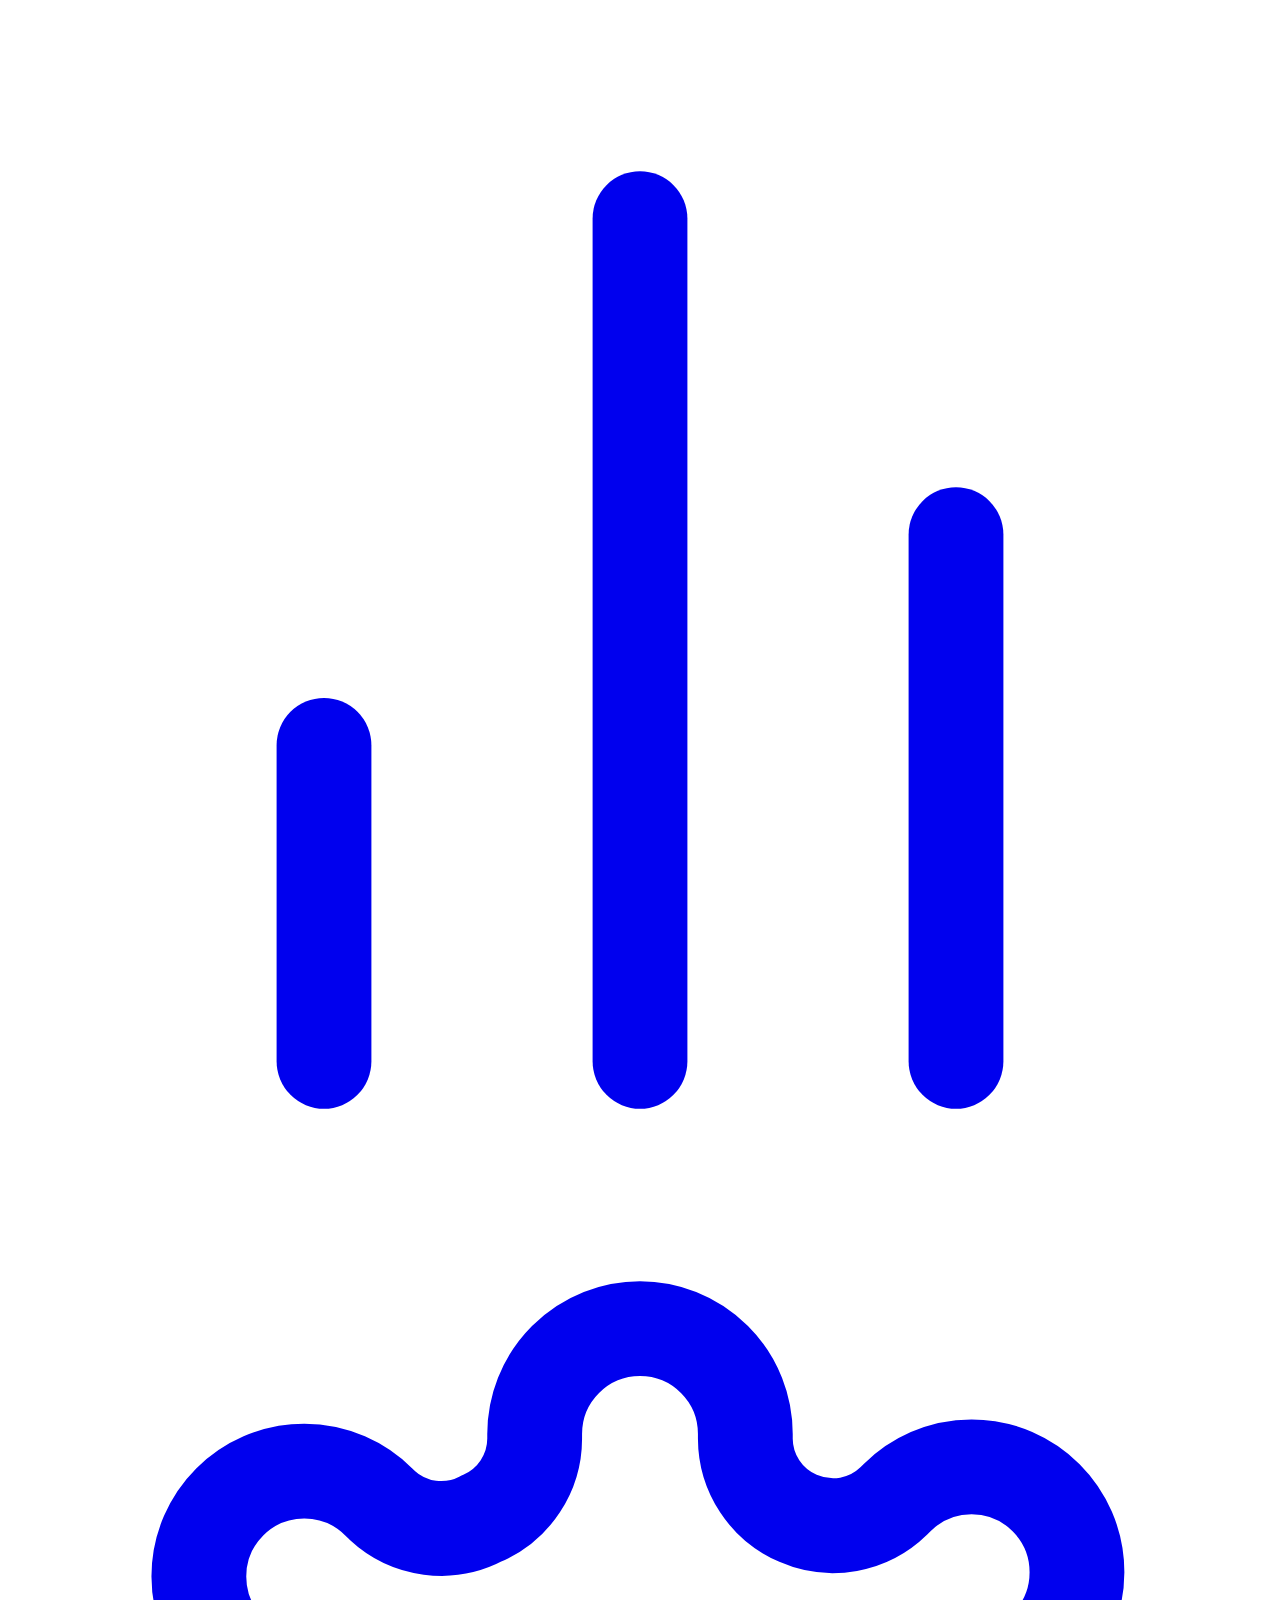
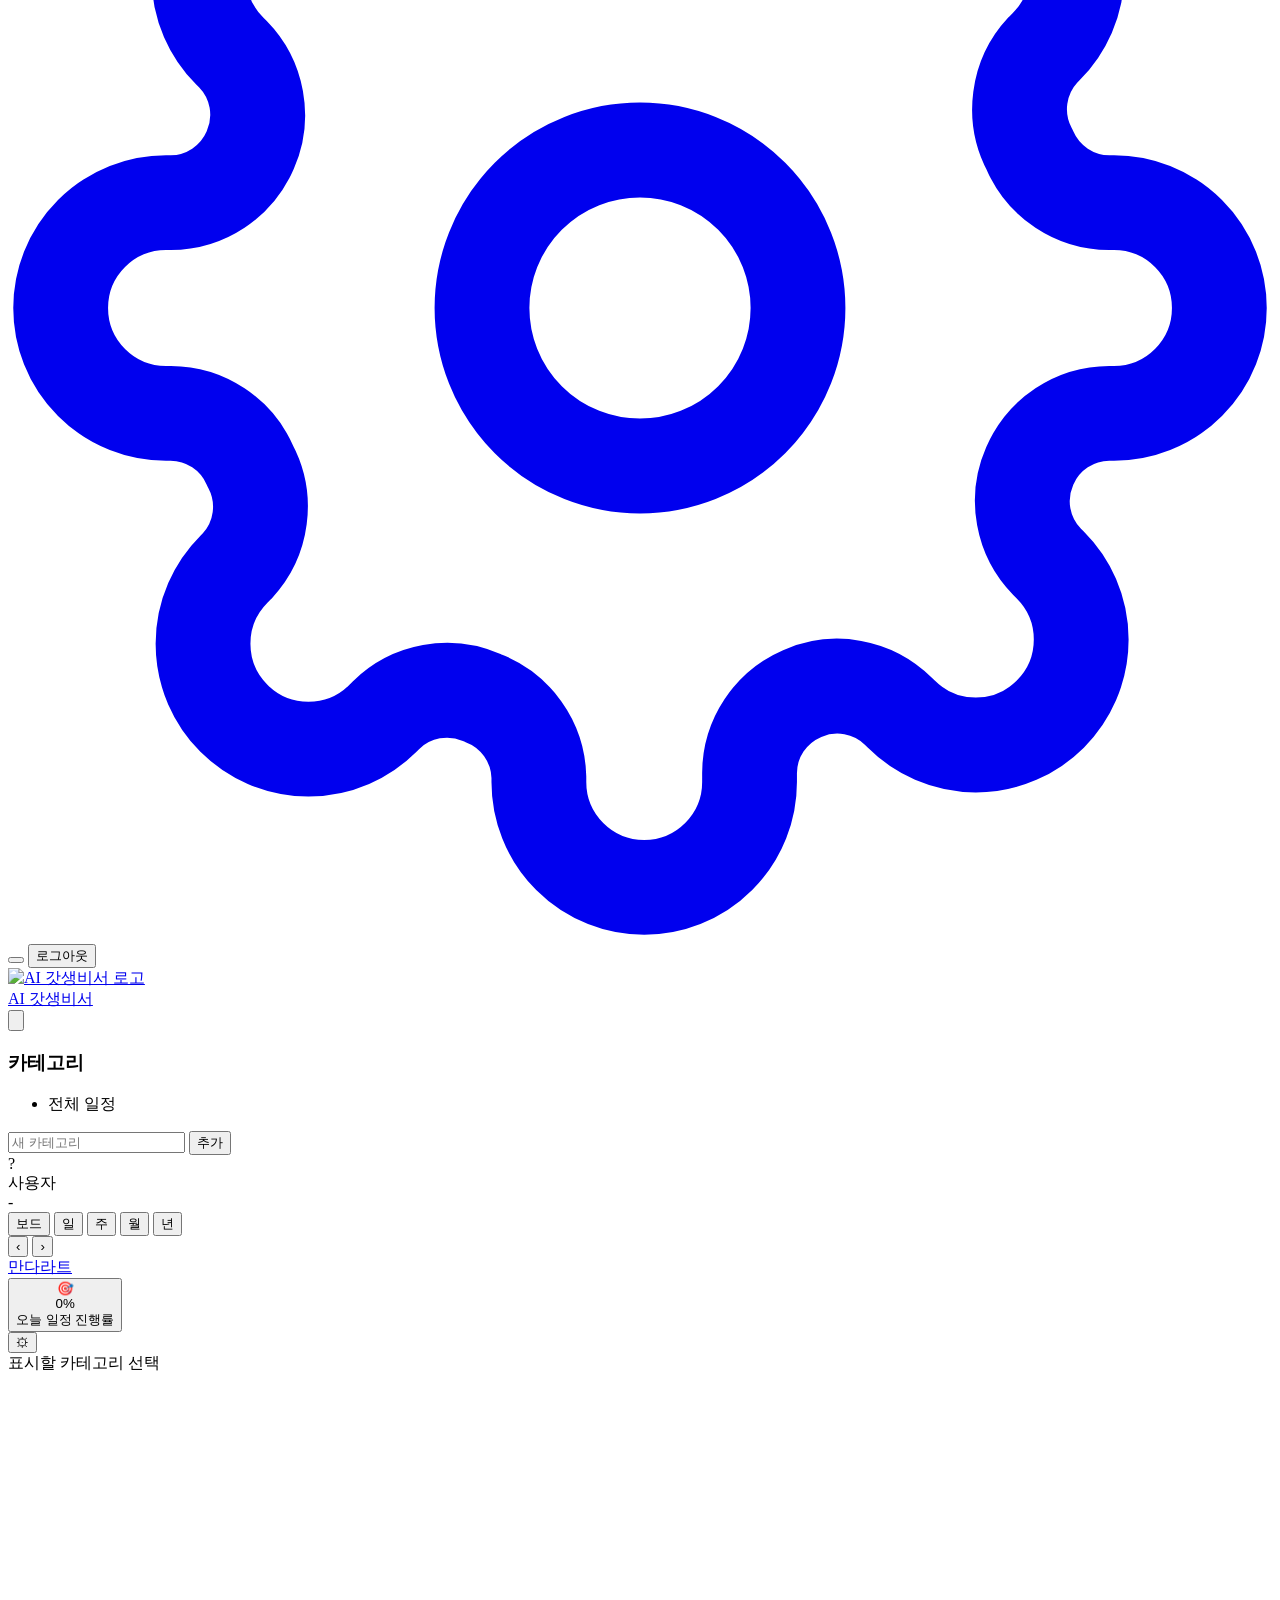
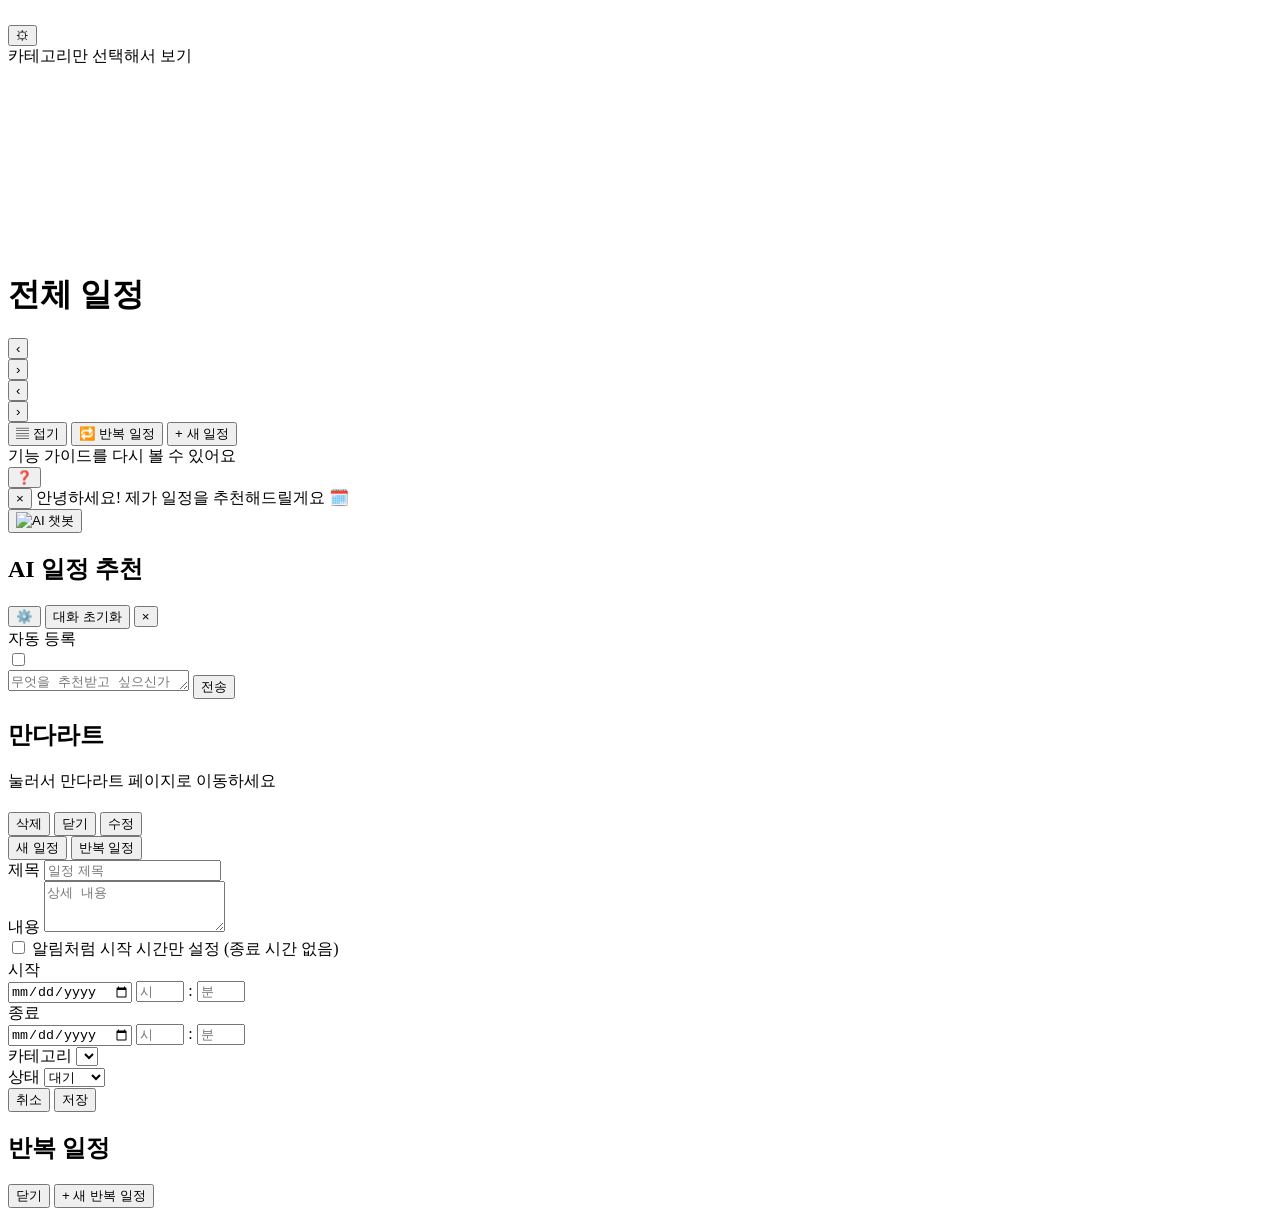
==== commit 069093aa: "[feat-87] 워드클라우드 집계를 전체 기간이 아니라 달 단위로 바꾸고 이동 컨트롤 추가 예전엔 계정을 만든 뒤로 등록한 전체 일정 제목을 다 모아 집계해서, 계정을 오래 쓸수" ====
--- a/src/main/resources/static/dashboard.html
+++ b/src/main/resources/static/dashboard.html
@@ -103,7 +103,14 @@
 
       <div class="main-header">
         <div class="header-widgets">
-          <div class="wordcloud-widget" id="wordcloud-widget" title="내 일정 제목에 자주 등장하는 단어">
+          <div class="wordcloud-widget" id="wordcloud-widget" title="내 일정 제목에 자주 등장하는 단어 (달별 집계)">
+            <!-- 캔버스/렌즈의 좌표계(dashboard.js 주석 참고)를 안 건드리려고 흐름에 끼워 넣지 않고
+                 위젯 모서리에 떠 있는 오버레이로 얹는다(⚙ 필터 버튼들과 같은 패턴) -->
+            <div class="wordcloud-month-nav">
+              <button type="button" class="wordcloud-month-nav-btn" id="wordcloud-month-prev" title="이전 달">‹</button>
+              <span class="wordcloud-month-label" id="wordcloud-month-label"></span>
+              <button type="button" class="wordcloud-month-nav-btn" id="wordcloud-month-next" title="다음 달">›</button>
+            </div>
             <div class="wordcloud-canvas" id="wordcloud-canvas"></div>
             <div class="wordcloud-lens" id="wordcloud-lens"></div>
           </div>
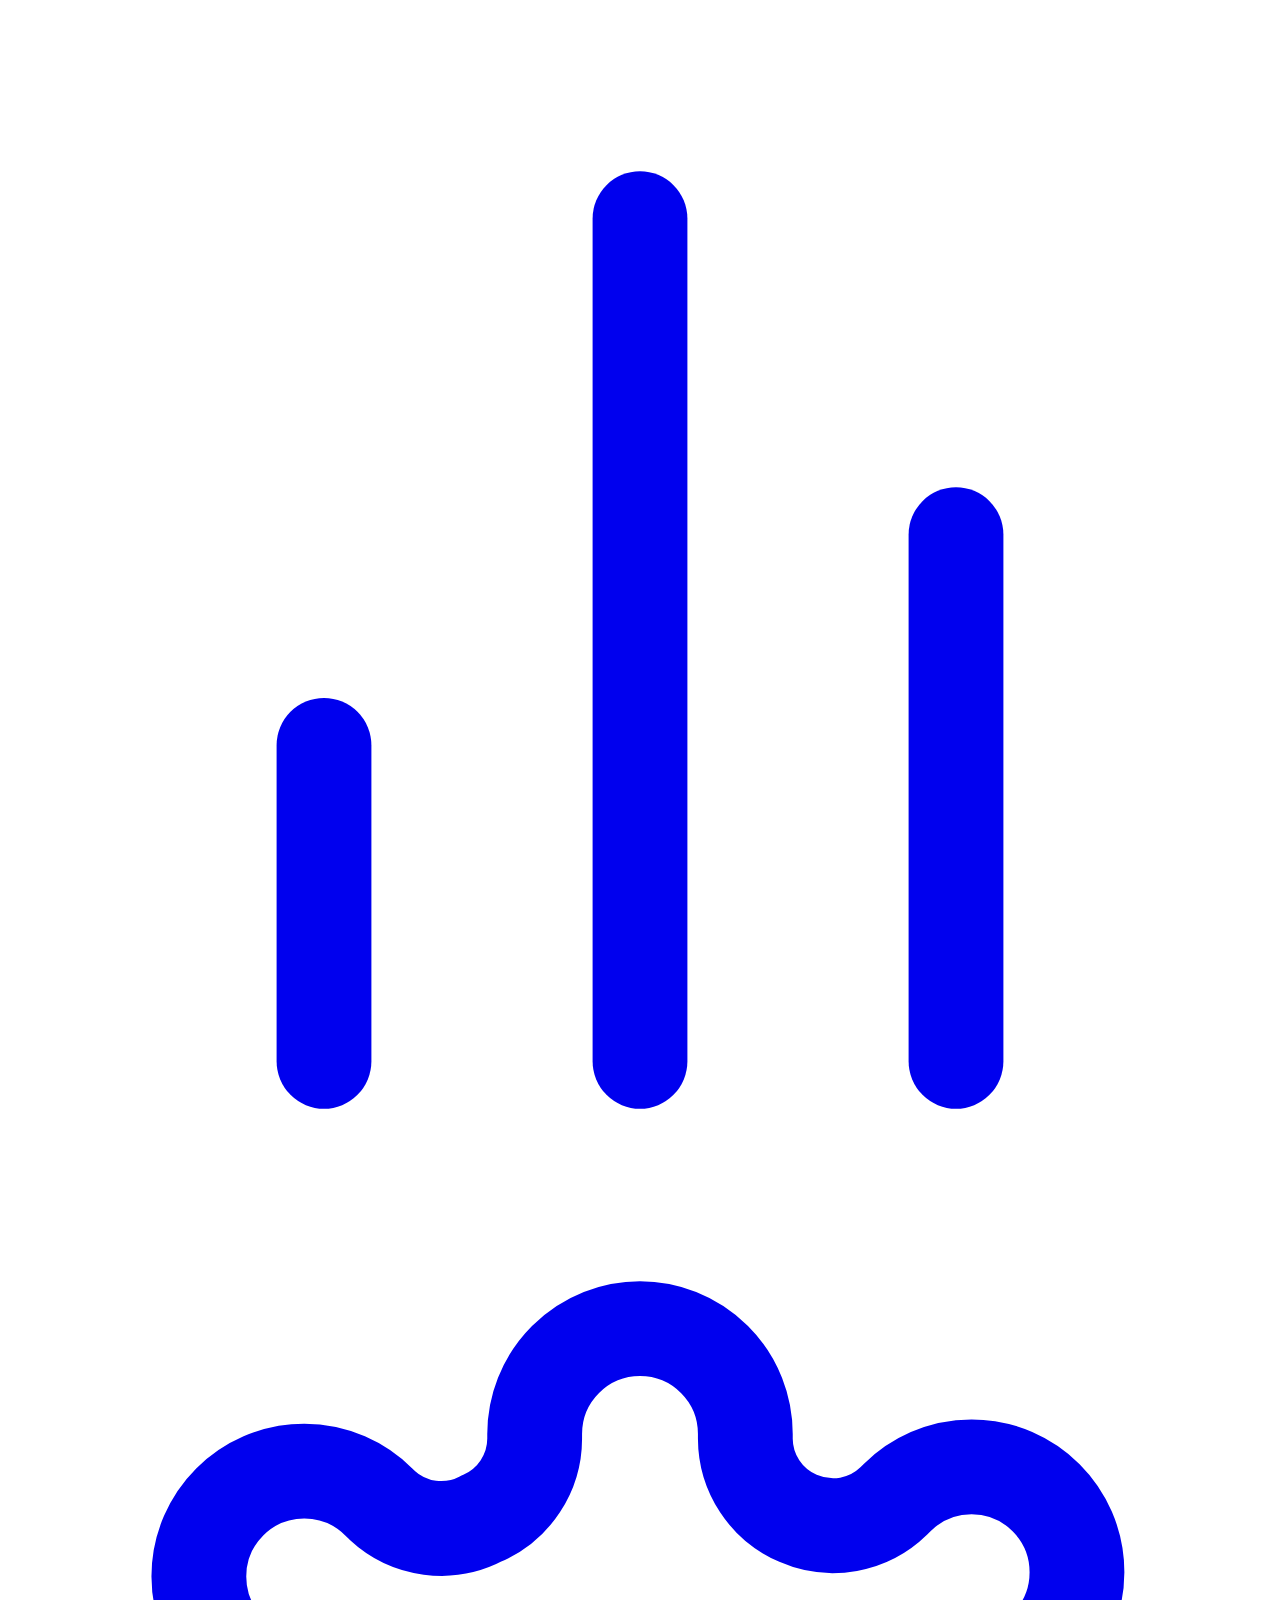
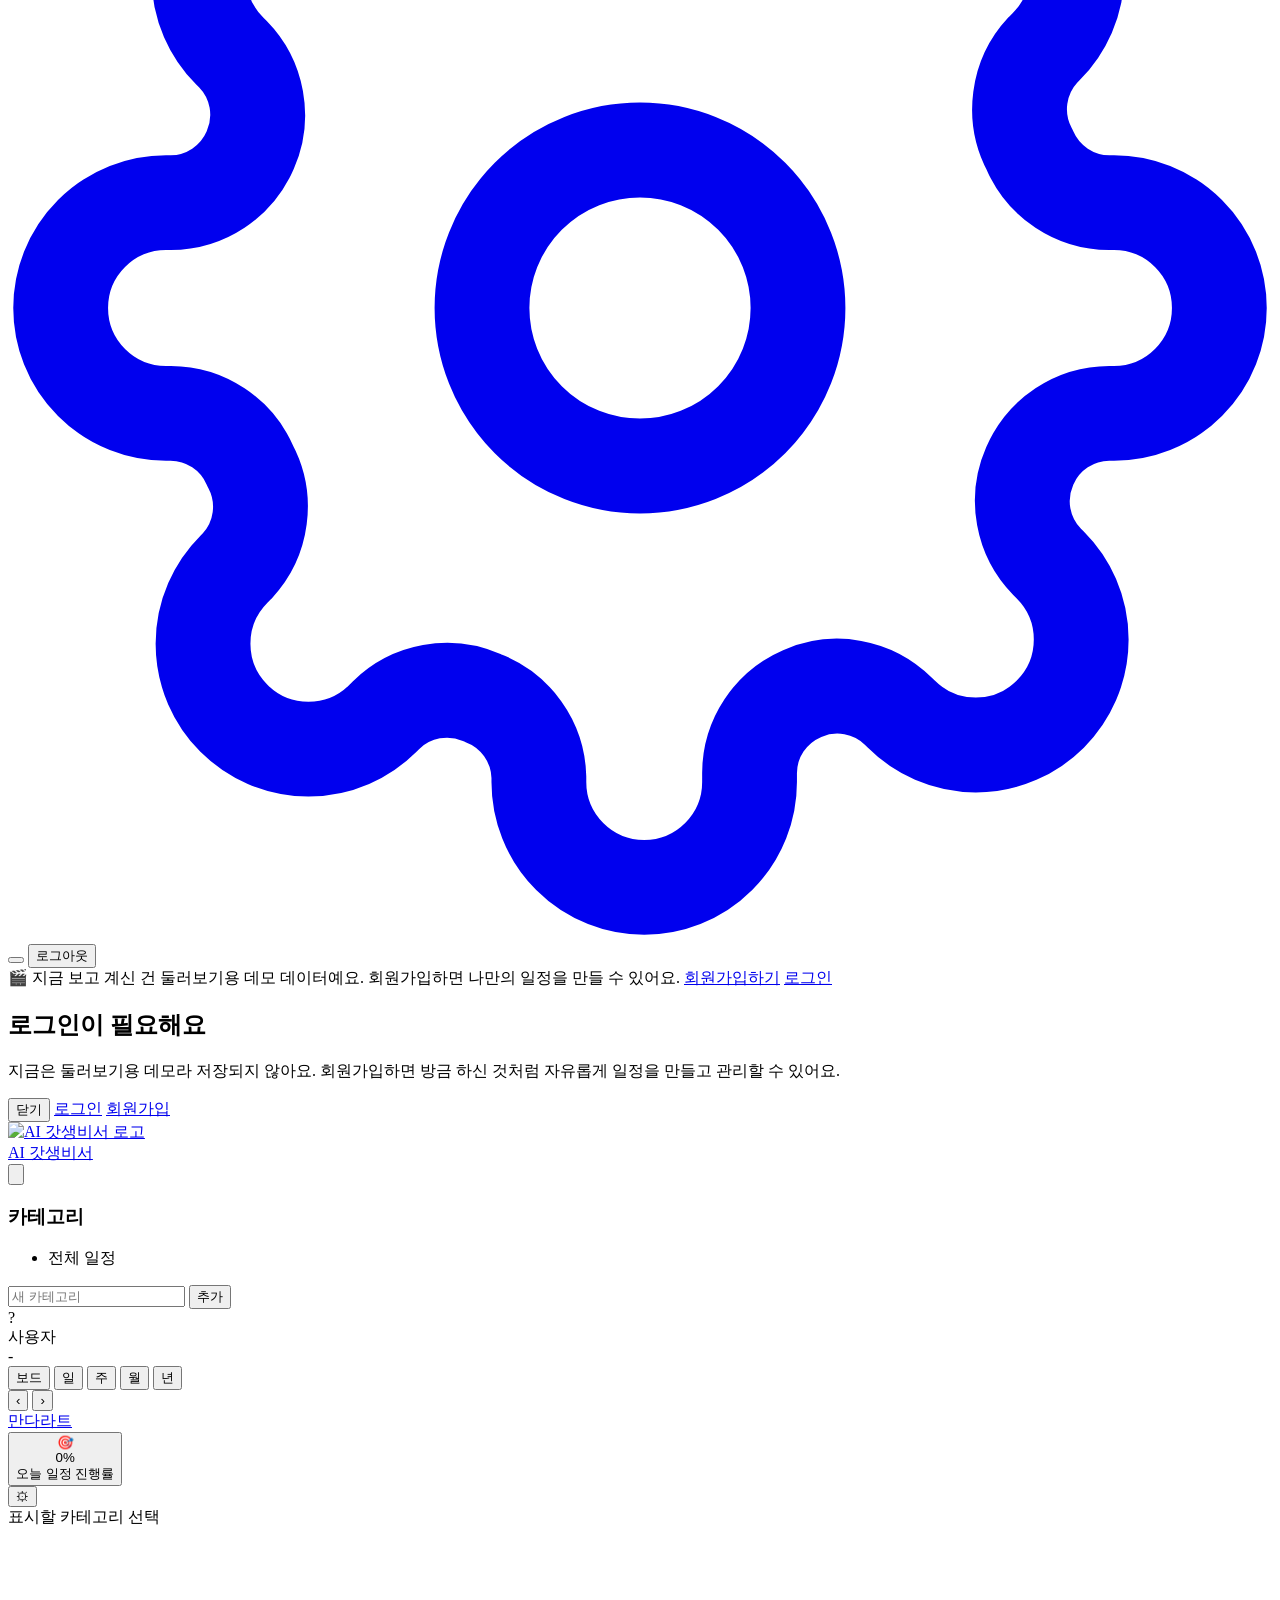
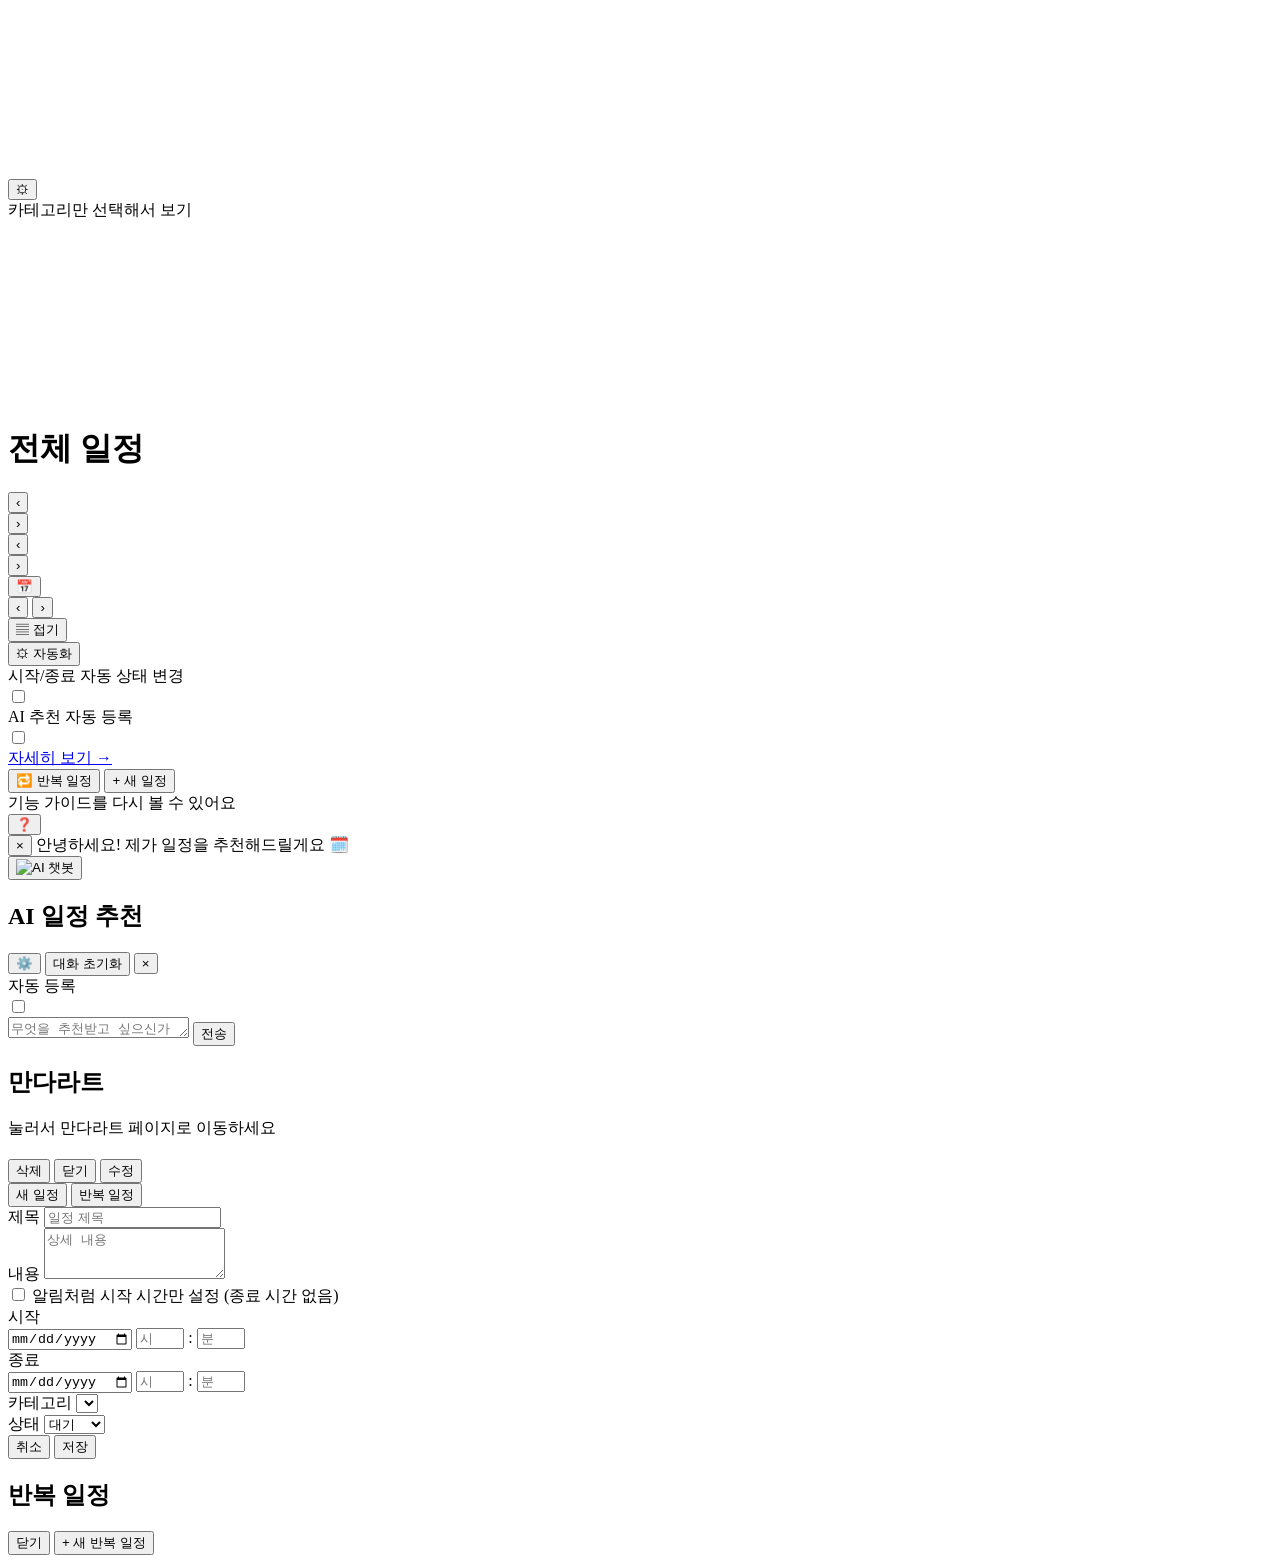
==== commit a756df10: "[feat-88] 루트 접속 시 로그인 대신 데모 데이터로 채운 대시보드를 보여주고, 저장/수정 시도하면 회원가입·로그인 유도 (#182) Co-Authored-By: Claude" ====
--- a/src/main/resources/static/dashboard.html
+++ b/src/main/resources/static/dashboard.html
@@ -42,7 +42,33 @@
     </a>
     <button type="button" class="btn btn-ghost btn-sm quote-bar-icon-btn" id="theme-toggle-btn" title="다크 모드로 전환" aria-label="다크 모드로 전환"></button>
     <button class="btn btn-ghost btn-sm" id="logout-btn">로그아웃</button>
-  </div>
+    <!-- 데모 모드(로그인 없이 들어온 방문자)에서 로그아웃 버튼 대신 보여준다 - 기본은 숨김, js/dashboard.js가
+         API.isDemoMode()일 때만 보여준다 -->
+    <a class="btn btn-ghost btn-sm" id="demo-login-btn" href="/login" style="display: none">로그인</a>
+    <a class="btn btn-primary btn-sm" style="width: auto; display: none" id="demo-signup-btn" href="/signup">회원가입</a>
+  </div>
+
+  <!-- 데모 모드 안내 배너 - 기본은 숨김, js/dashboard.js가 API.isDemoMode()일 때만 보여준다 -->
+  <div class="demo-banner" id="demo-banner">
+    <span class="demo-banner-text">🎬 지금 보고 계신 건 둘러보기용 데모 데이터예요. 회원가입하면 나만의 일정을 만들 수 있어요.</span>
+    <a class="btn btn-primary btn-sm" style="width: auto" href="/signup">회원가입하기</a>
+    <a class="btn btn-ghost btn-sm" href="/login">로그인</a>
+  </div>
+
+  <!-- 데모 모드에서 저장/수정/삭제 등을 시도했을 때 뜨는 모달 - schedule-detail-modal-overlay와 같은
+       .modal-overlay/.modal/.modal-actions 패턴을 그대로 재사용한다 -->
+  <div class="modal-overlay" id="demo-auth-modal-overlay">
+    <div class="modal">
+      <h2>로그인이 필요해요</h2>
+      <p class="detail-content">지금은 둘러보기용 데모라 저장되지 않아요. 회원가입하면 방금 하신 것처럼 자유롭게 일정을 만들고 관리할 수 있어요.</p>
+      <div class="modal-actions">
+        <button type="button" class="btn btn-ghost" id="close-demo-auth-modal-btn">닫기</button>
+        <a class="btn btn-ghost" href="/login">로그인</a>
+        <a class="btn btn-primary" style="width: auto" href="/signup">회원가입</a>
+      </div>
+    </div>
+  </div>
+
   <div class="app-shell">
     <aside class="sidebar">
       <div class="sidebar-brand-row">
@@ -159,19 +185,54 @@
       <div class="board-title-center">
         <div class="board-title-text">
           <h1 id="board-title">전체 일정</h1>
-          <div class="today-nav show" id="today-nav">
-            <button type="button" class="icon-btn" id="today-nav-prev" title="전날">‹</button>
-            <div class="today" id="today-label"></div>
-            <button type="button" class="icon-btn" id="today-nav-next" title="다음날">›</button>
-          </div>
-          <div class="today-nav" id="view-nav">
-            <button type="button" class="icon-btn" id="view-nav-prev" title="이전">‹</button>
-            <div class="today" id="view-range-label"></div>
-            <button type="button" class="icon-btn" id="view-nav-next" title="다음">›</button>
+          <div class="board-title-date-row">
+            <div class="today-nav show" id="today-nav">
+              <button type="button" class="icon-btn" id="today-nav-prev" title="전날">‹</button>
+              <div class="today" id="today-label"></div>
+              <button type="button" class="icon-btn" id="today-nav-next" title="다음날">›</button>
+            </div>
+            <div class="today-nav" id="view-nav">
+              <button type="button" class="icon-btn" id="view-nav-prev" title="이전">‹</button>
+              <div class="today" id="view-range-label"></div>
+              <button type="button" class="icon-btn" id="view-nav-next" title="다음">›</button>
+            </div>
+            <div class="board-calendar-picker" id="board-calendar-picker">
+              <button type="button" class="icon-btn board-calendar-btn" id="board-calendar-btn" title="날짜를 선택해서 이동">📅</button>
+              <div class="board-calendar-popover" id="board-calendar-popover">
+                <div class="board-calendar-popover-header">
+                  <button type="button" class="icon-btn" id="board-calendar-prev" title="이전 달">‹</button>
+                  <span class="board-calendar-popover-label" id="board-calendar-label"></span>
+                  <button type="button" class="icon-btn" id="board-calendar-next" title="다음 달">›</button>
+                </div>
+                <div class="cal-mini-weekdays" id="board-calendar-weekdays"></div>
+                <div class="cal-mini-grid" id="board-calendar-grid"></div>
+              </div>
+            </div>
           </div>
         </div>
         <div class="board-title-actions">
           <button type="button" class="btn btn-ghost btn-sm" id="board-compact-toggle-btn" title="일정 카드 접기">▤ 접기</button>
+          <!-- ai-chat-settings-popover와 같은 패턴(⚙ 버튼 → 작은 팝오버, 바깥 클릭/ESC로 닫힘) - /settings의
+               "일정 자동화" 패널(js/settings.js)과 같은 PUT API 두 개를 공유해, 설정 페이지로 이동하지
+               않고도 여기서 바로 켜고 끌 수 있게 한다. 자세한 설명 문구는 생략하고 /settings 링크로 대신한다 -->
+          <div class="board-automation-picker" id="board-automation-picker">
+            <button type="button" class="btn btn-ghost btn-sm" id="board-automation-btn" title="일정 자동화 설정">⚙ 자동화</button>
+            <div class="board-automation-popover" id="board-automation-popover">
+              <div class="settings-row">
+                <div class="settings-row-title">시작/종료 자동 상태 변경</div>
+                <label class="settings-switch">
+                  <input type="checkbox" id="board-automation-auto-status-toggle" aria-label="시작/종료 시각에 맞춰 상태 자동 변경" />
+                </label>
+              </div>
+              <div class="settings-row">
+                <div class="settings-row-title">AI 추천 자동 등록</div>
+                <label class="settings-switch">
+                  <input type="checkbox" id="board-automation-ai-auto-register-toggle" aria-label="AI 추천 일정 자동 등록 허용" />
+                </label>
+              </div>
+              <a class="board-automation-more-link" href="/settings">자세히 보기 →</a>
+            </div>
+          </div>
           <button type="button" class="btn btn-ghost btn-sm" id="open-recurring-modal" title="반복 일정 추가">🔁 반복 일정</button>
           <button type="button" class="btn btn-primary btn-sm" id="open-create-modal" title="새 일정 추가">+ 새 일정</button>
         </div>
@@ -466,6 +527,7 @@
   <script src="/js/sidebar.js"></script>
   <script src="/js/theme.js"></script>
   <script src="/js/api.js"></script>
+  <script src="/js/demo-data.js"></script>
   <script src="/js/dashboard.js"></script>
   <script src="/js/tour.js"></script>
   <script src="/js/onboarding.js"></script>
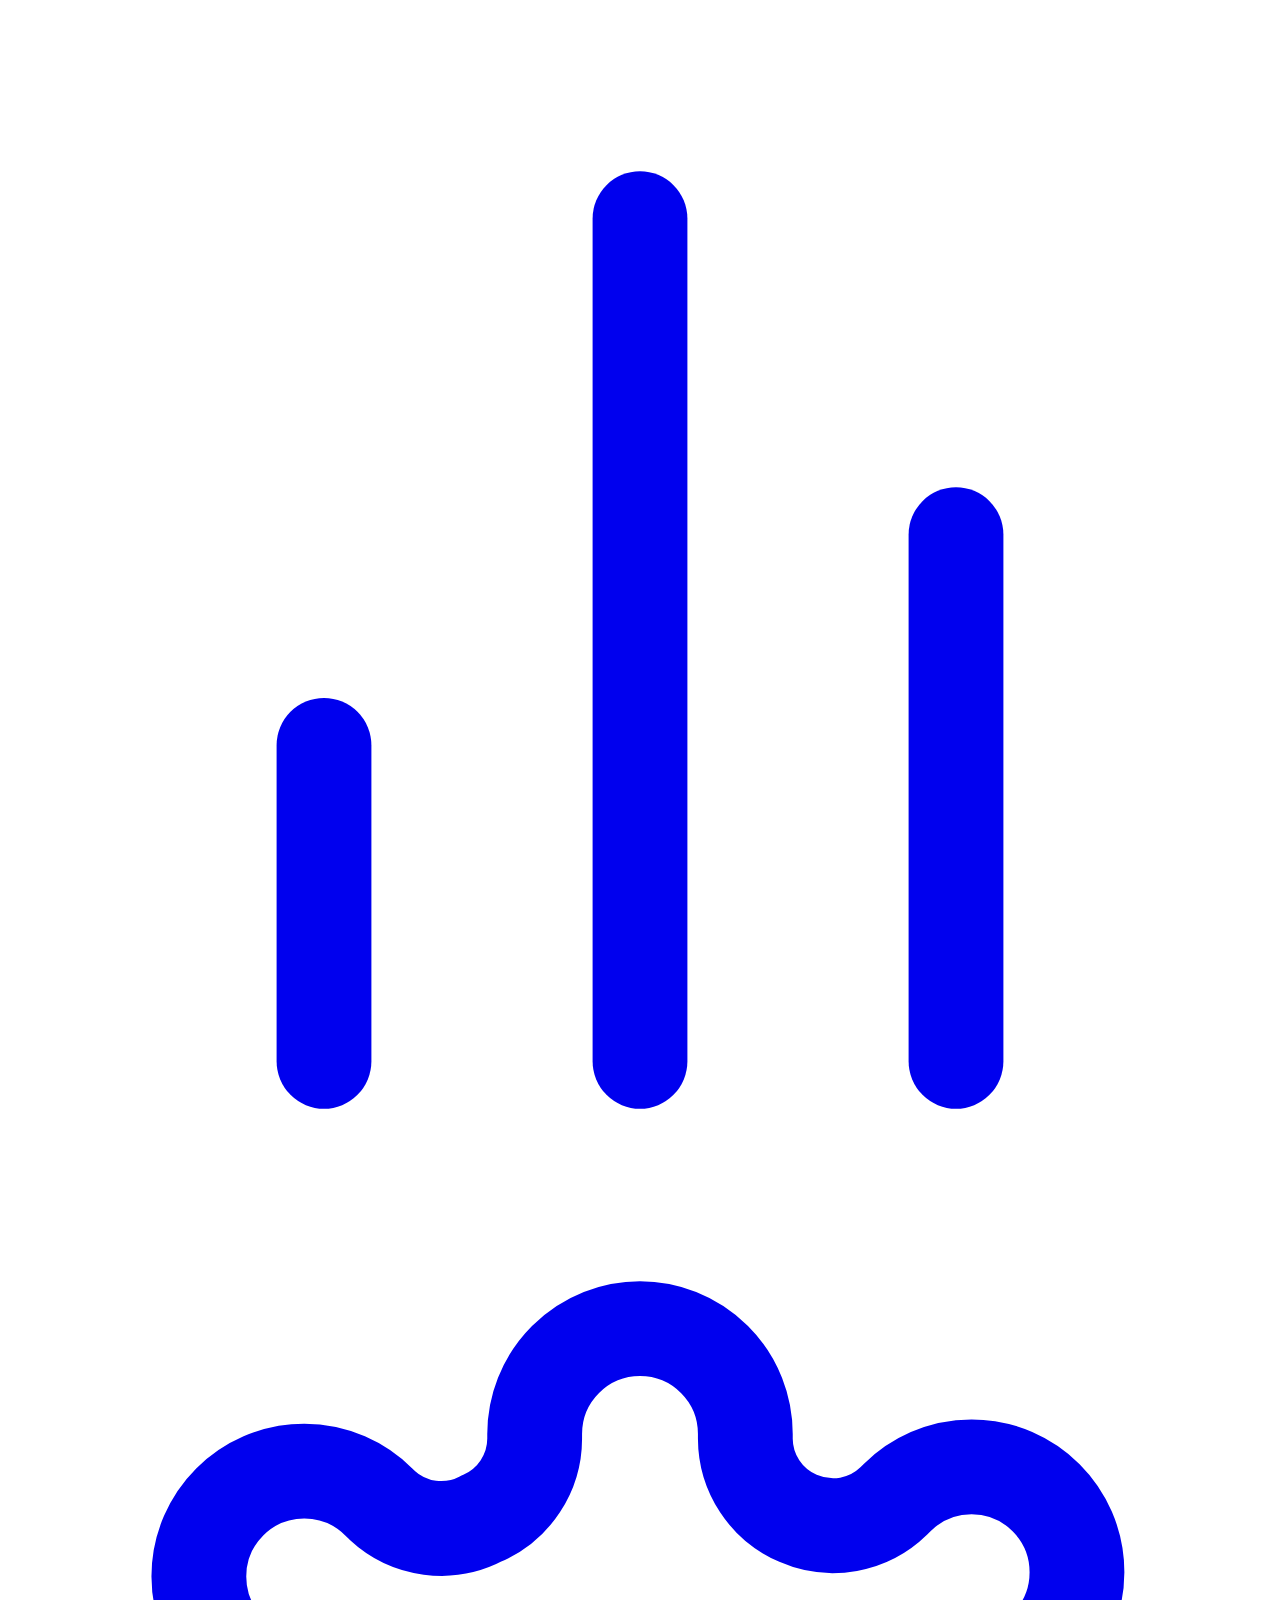
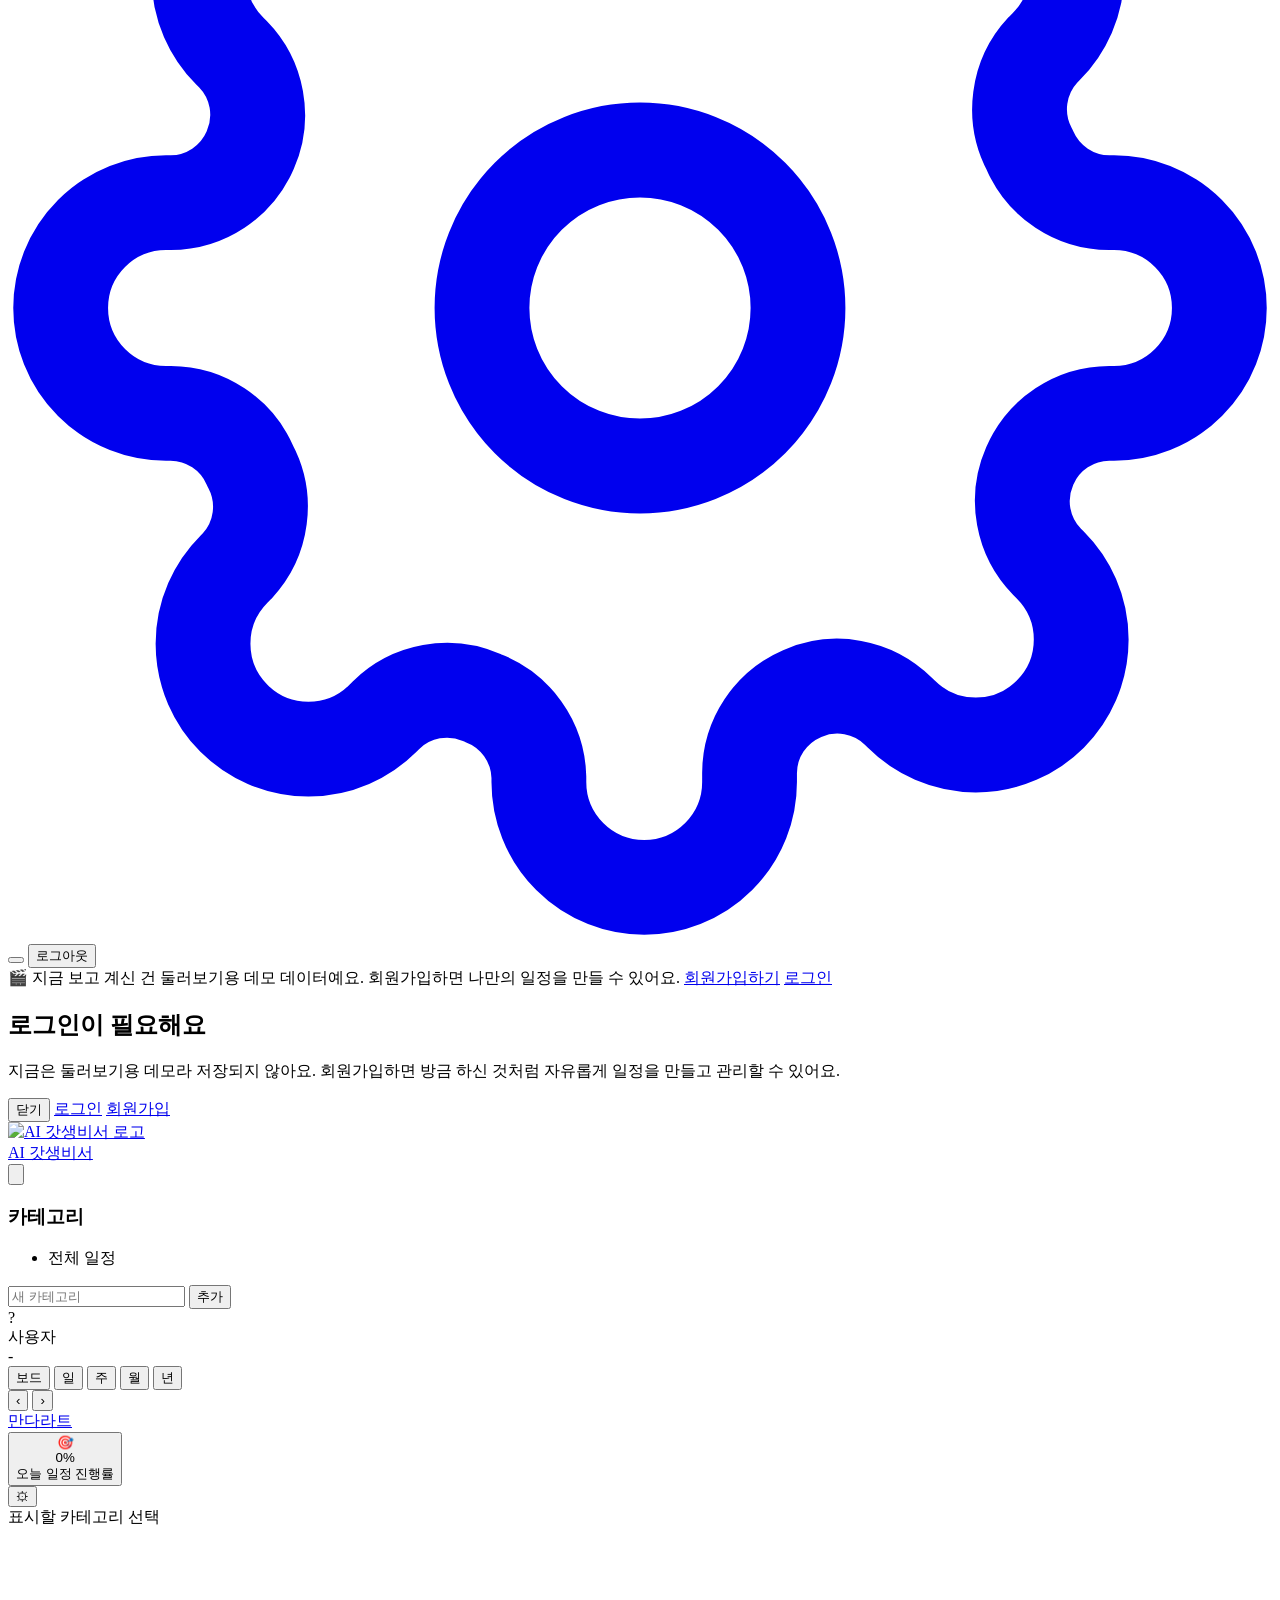
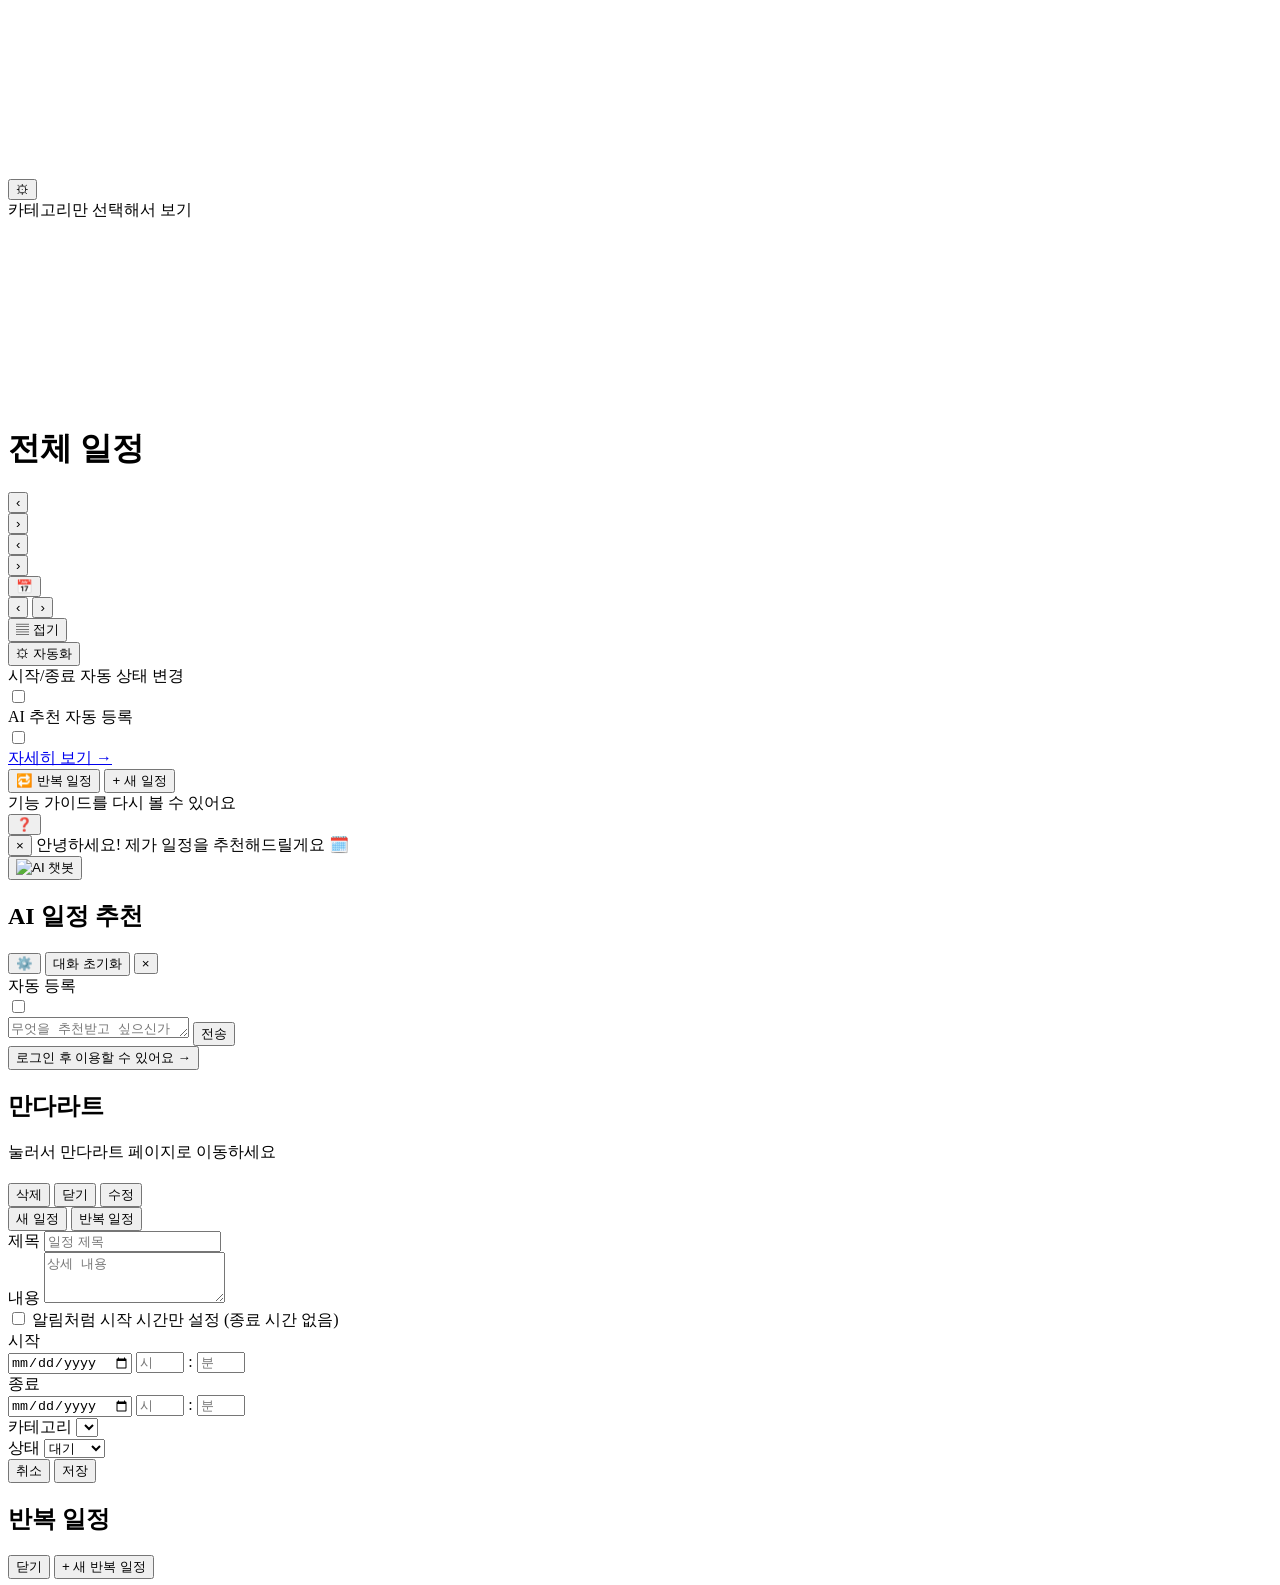
==== commit de4eca78: "[feat-89] 데모 모드에서 AI 채팅 입력창·리포트/설정/만다라트 이동을 모두 로그인 유도 모달로 막고, 회원가입 페이지에 구글 가입 버튼 추가 (#183) Co-Author" ====
--- a/src/main/resources/static/dashboard.html
+++ b/src/main/resources/static/dashboard.html
@@ -308,10 +308,18 @@
       </div>
     </div>
 
-    <form id="ai-suggest-form" class="ai-chat-input-row">
-      <textarea id="ai-suggest-prompt" rows="1" placeholder="무엇을 추천받고 싶으신가요?" required></textarea>
-      <button type="submit" class="btn btn-primary" style="width: auto" id="ai-suggest-submit-btn">전송</button>
-    </form>
+    <div class="ai-chat-input-wrap">
+      <form id="ai-suggest-form" class="ai-chat-input-row">
+        <textarea id="ai-suggest-prompt" rows="1" placeholder="무엇을 추천받고 싶으신가요?" required></textarea>
+        <button type="submit" class="btn btn-primary" style="width: auto" id="ai-suggest-submit-btn">전송</button>
+      </form>
+      <!-- 데모 모드에서 입력창 자리를 그대로 덮는 블록 - 기본은 숨김, js/dashboard.js가
+           API.isDemoMode()일 때만 보여준다. 눌러서 열리는 게 데모 안내 모달(#demo-auth-modal-overlay)이라
+           "모달창으로 입력창을 막는다"는 요구를 그대로 만족한다 -->
+      <button type="button" class="ai-chat-input-demo-block" id="ai-chat-input-demo-block">
+        로그인 후 이용할 수 있어요 →
+      </button>
+    </div>
   </div>
 
   <!-- 만다라트 위젯을 누르면 바로 이동하지 않고 이 미리보기 모달부터 보여준다 - 배경(오버레이)을
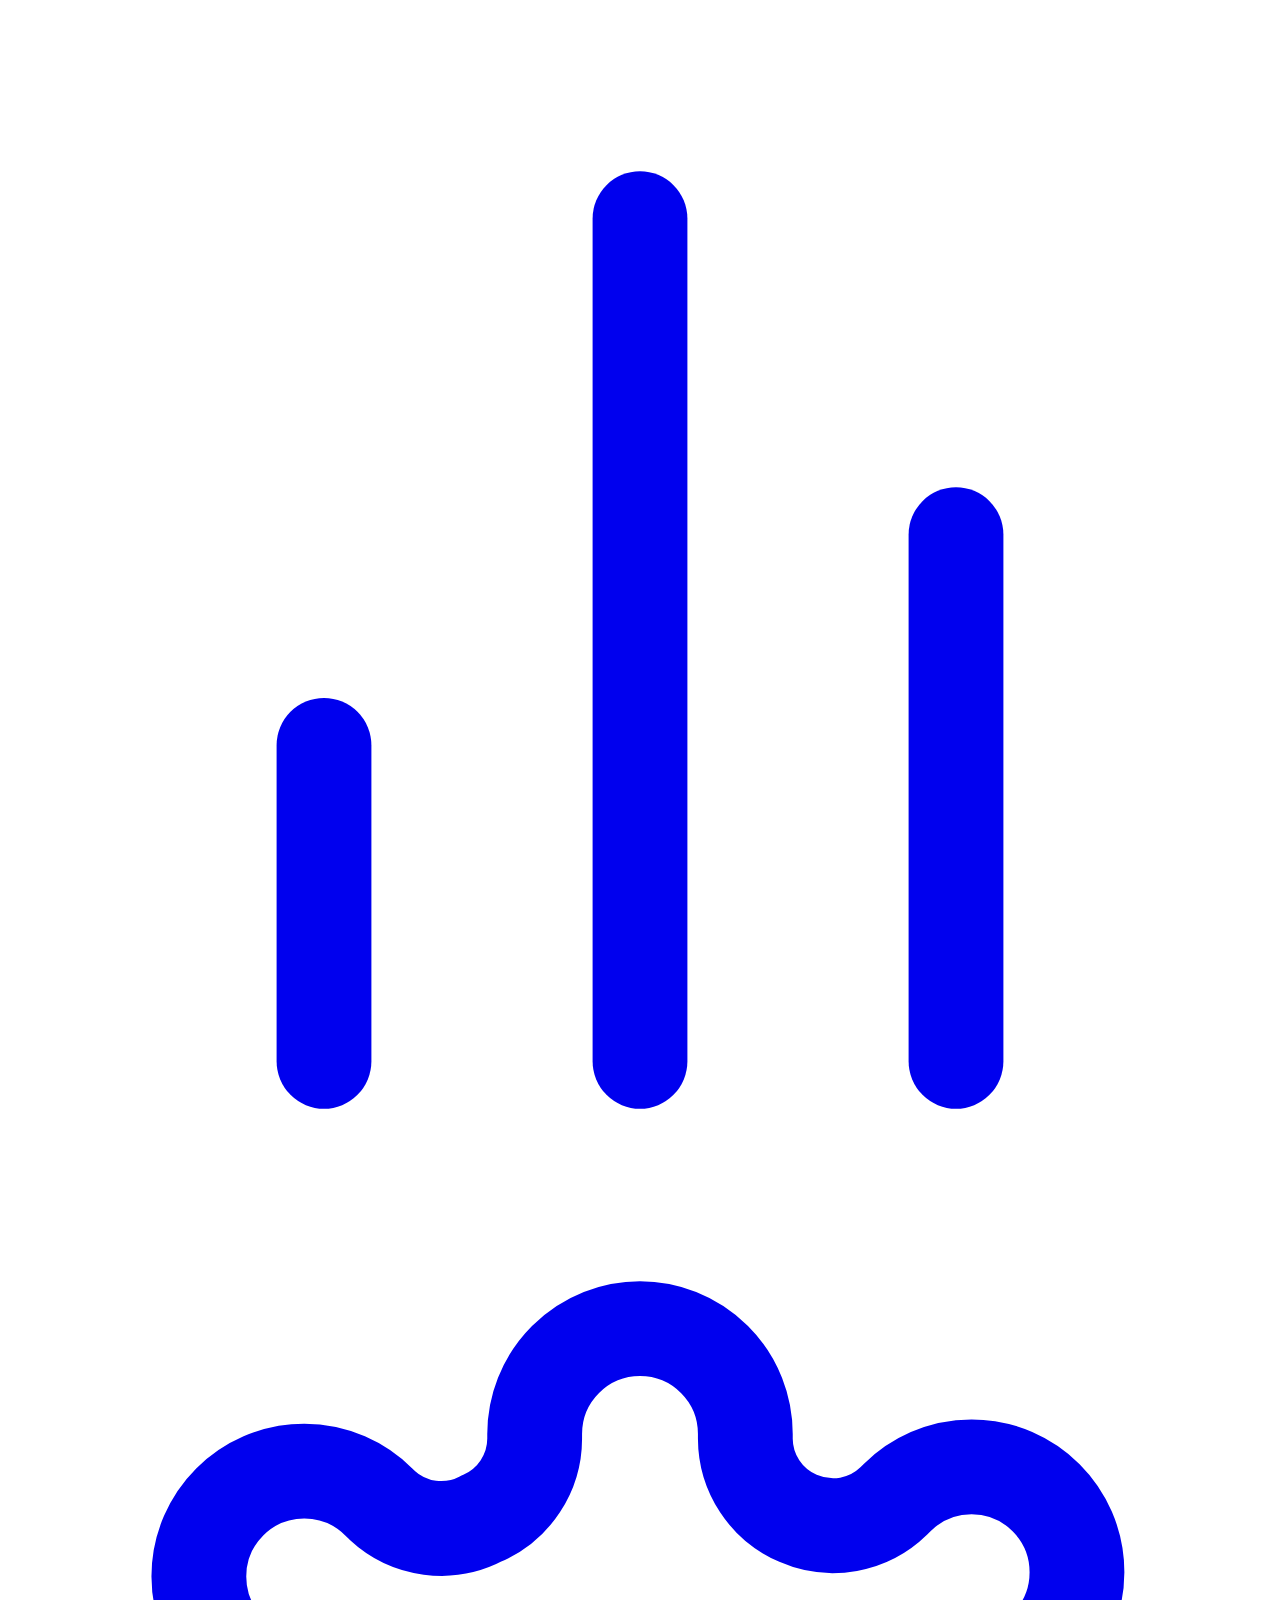
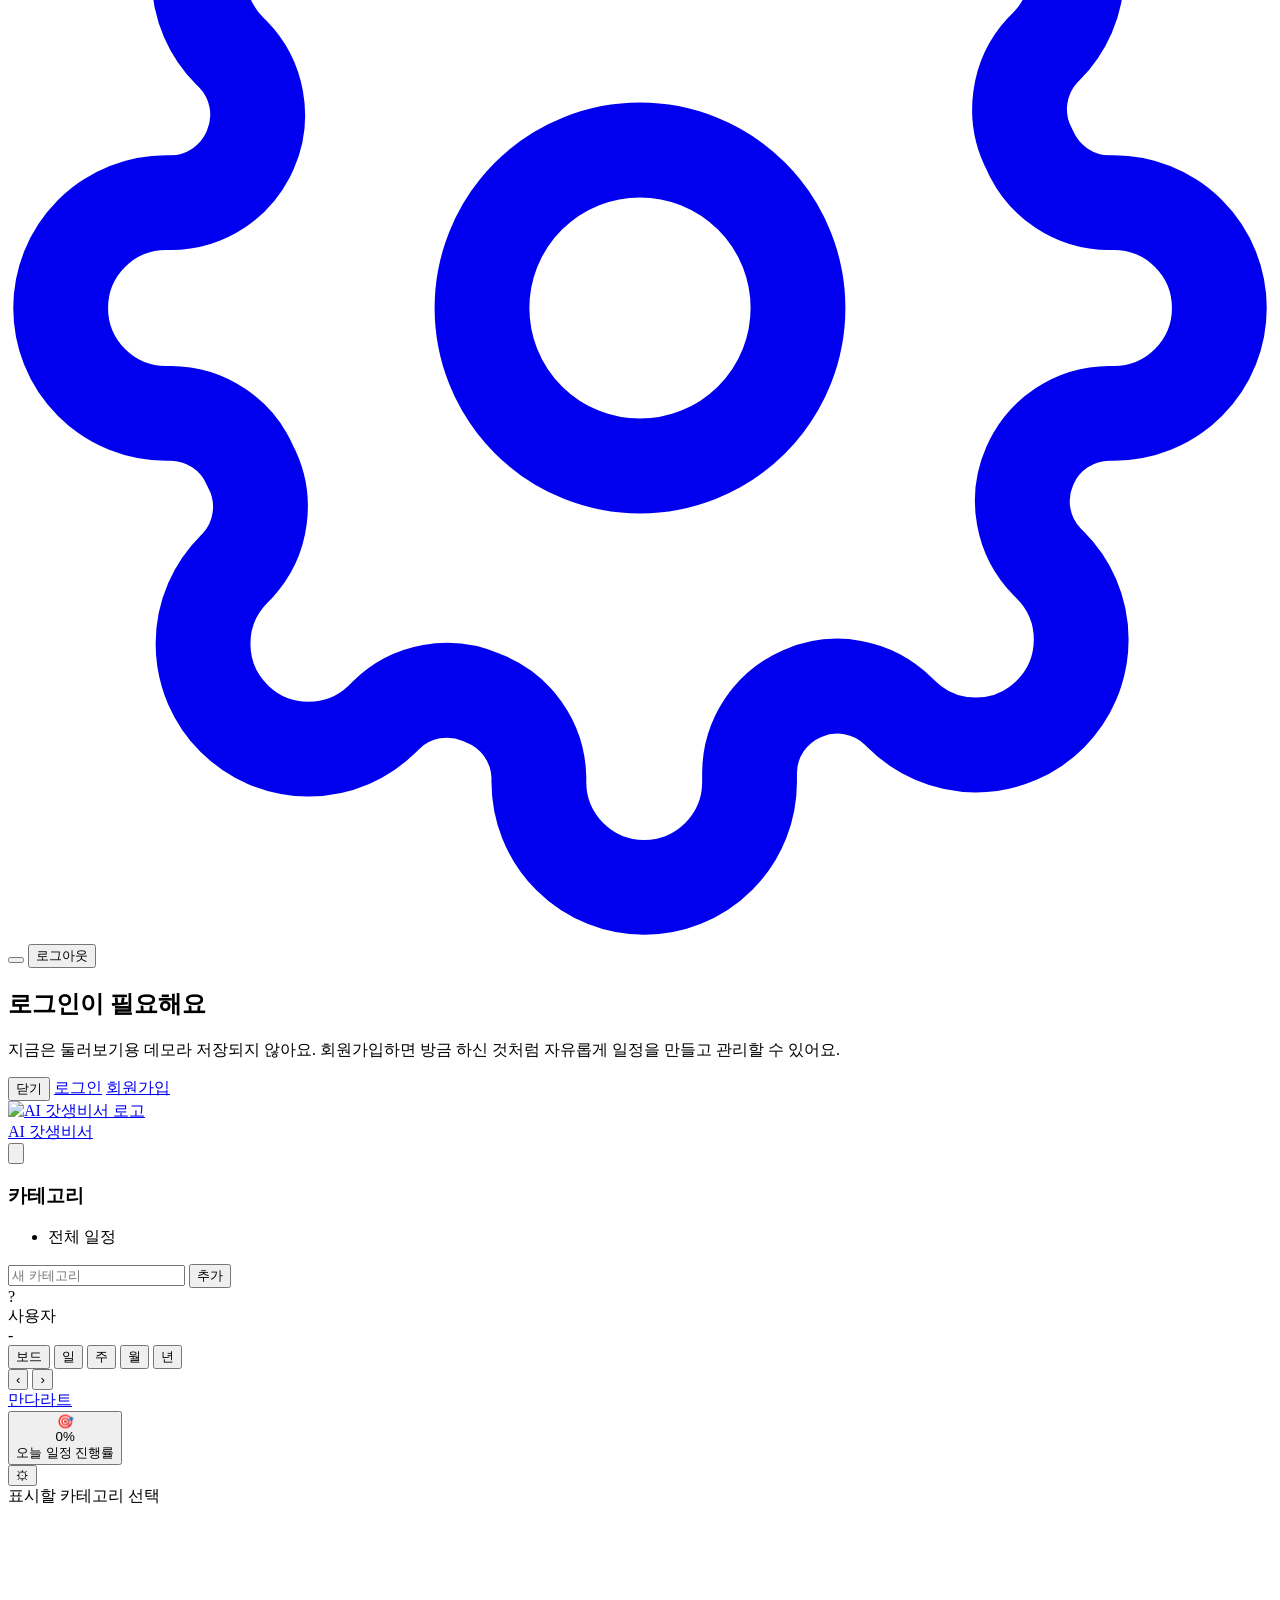
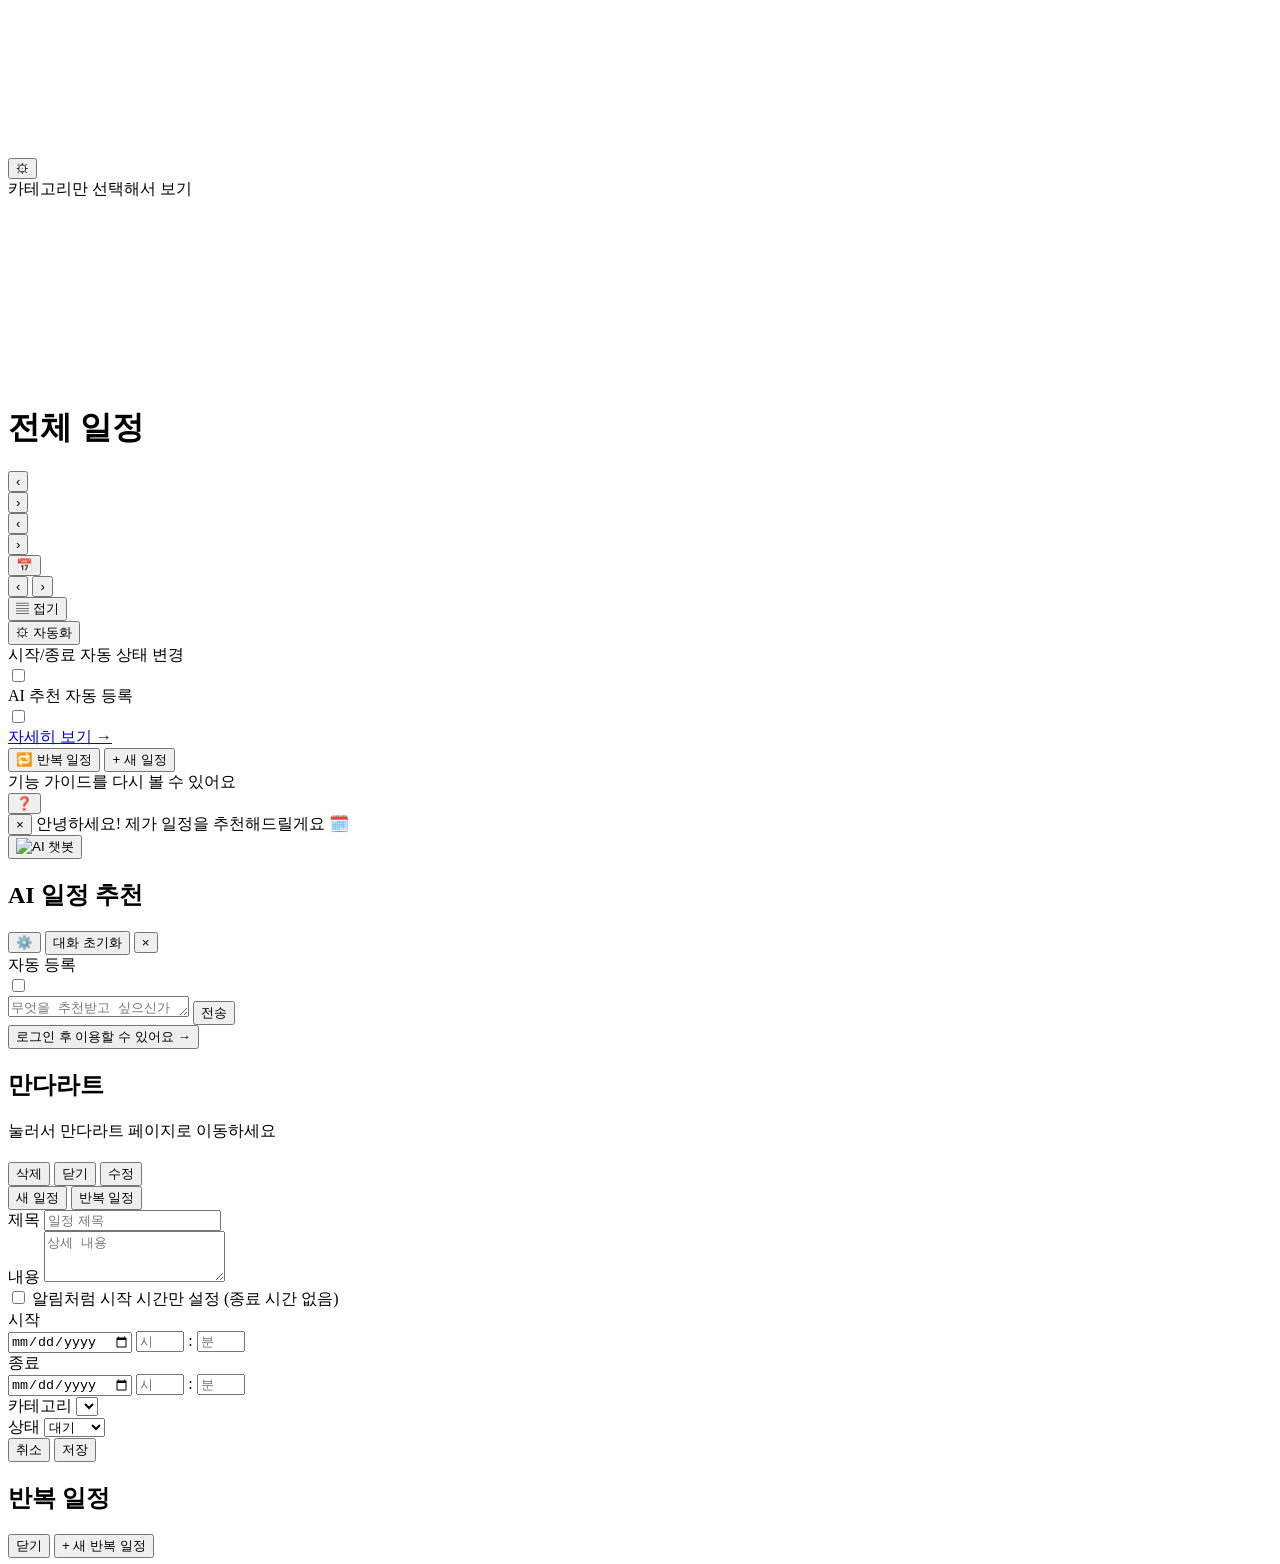
==== commit dc930fd8: "[fix-52] 데모 모드에서 "데모"임을 알리는 배너/사이드바 문구를 없애고, 로그인 유도가 필요할 때만 모달로 안내 (#185) Co-Authored-By: Claude Son" ====
--- a/src/main/resources/static/dashboard.html
+++ b/src/main/resources/static/dashboard.html
@@ -48,13 +48,6 @@
     <a class="btn btn-primary btn-sm" style="width: auto; display: none" id="demo-signup-btn" href="/signup">회원가입</a>
   </div>
 
-  <!-- 데모 모드 안내 배너 - 기본은 숨김, js/dashboard.js가 API.isDemoMode()일 때만 보여준다 -->
-  <div class="demo-banner" id="demo-banner">
-    <span class="demo-banner-text">🎬 지금 보고 계신 건 둘러보기용 데모 데이터예요. 회원가입하면 나만의 일정을 만들 수 있어요.</span>
-    <a class="btn btn-primary btn-sm" style="width: auto" href="/signup">회원가입하기</a>
-    <a class="btn btn-ghost btn-sm" href="/login">로그인</a>
-  </div>
-
   <!-- 데모 모드에서 저장/수정/삭제 등을 시도했을 때 뜨는 모달 - schedule-detail-modal-overlay와 같은
        .modal-overlay/.modal/.modal-actions 패턴을 그대로 재사용한다 -->
   <div class="modal-overlay" id="demo-auth-modal-overlay">
